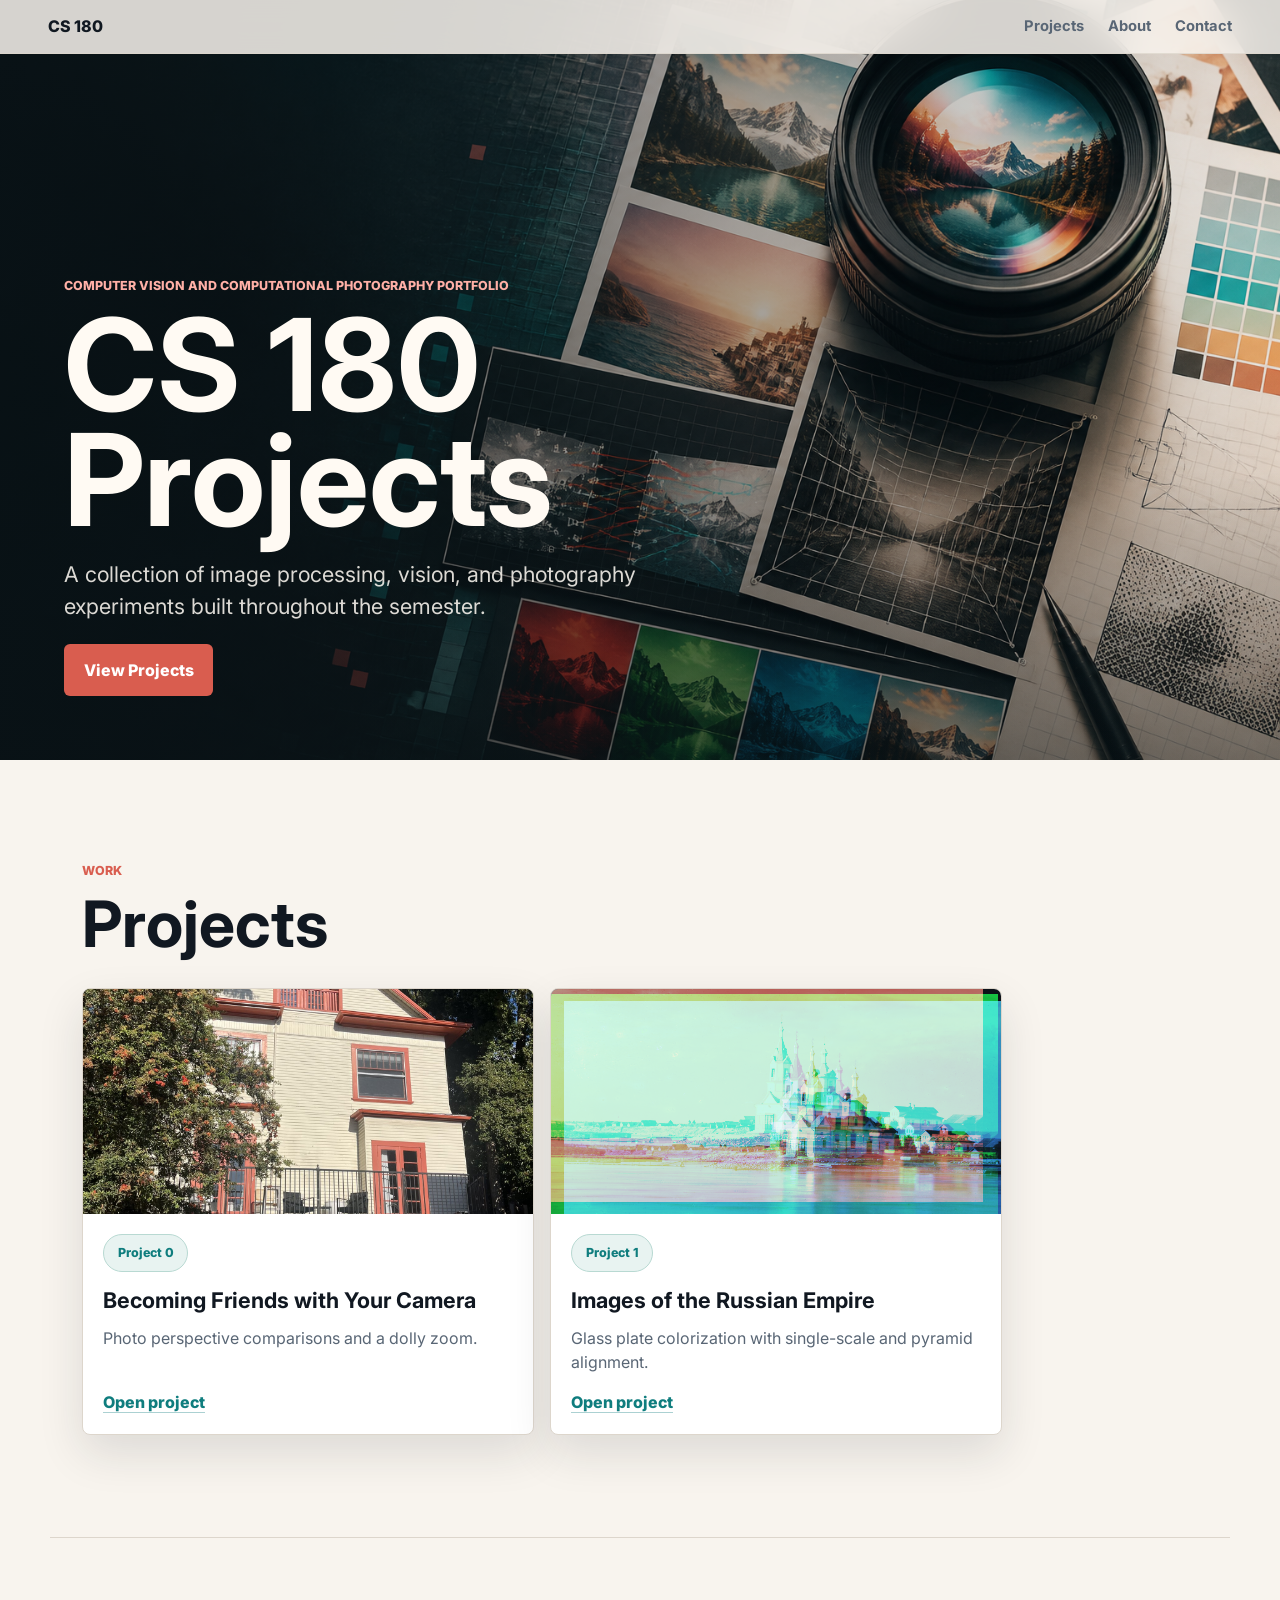
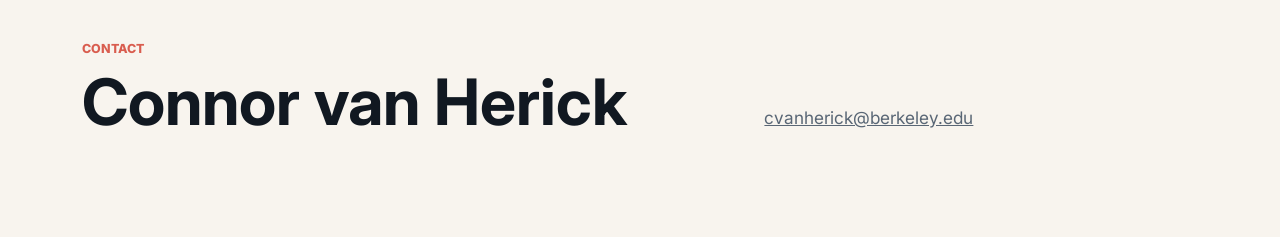
==== index.html @ 1c3ff2a6 "Add homepage project previews and remove sliders" ====
<!doctype html>
<html lang="en">
  <head>
    <meta charset="utf-8">
    <meta name="viewport" content="width=device-width, initial-scale=1">
    <meta name="description" content="CS 180 project portfolio for computational photography and computer vision work.">
    <title>CS 180 Portfolio</title>
    <link rel="preconnect" href="https://fonts.googleapis.com">
    <link rel="preconnect" href="https://fonts.gstatic.com" crossorigin>
    <link href="https://fonts.googleapis.com/css2?family=Inter:wght@400;500;600;700;800&display=swap" rel="stylesheet">
    <link rel="stylesheet" href="styles.css?v=homepage-previews-1">
    <script src="assets/home.js?v=homepage-previews-1" defer></script>
  </head>
  <body>
    <header class="site-header">
      <a class="brand" href="#top">CS 180</a>
      <nav class="nav" aria-label="Primary navigation">
        <a href="#projects">Projects</a>
        <a href="#about">About</a>
        <a href="#contact">Contact</a>
      </nav>
    </header>

    <main id="top">
      <section class="hero" aria-labelledby="hero-title">
        <img class="hero-image" src="assets/hero-computational-photography.png" alt="Camera lens and layered computational photography studies on a desk">
        <div class="hero-content">
          <p class="eyebrow">Computer Vision and Computational Photography Portfolio</p>
          <h1 id="hero-title">CS 180 Projects</h1>
          <p class="hero-copy">
            A collection of image processing, vision, and photography experiments built throughout the semester.
          </p>
          <a class="button" href="#projects">View Projects</a>
        </div>
      </section>

      <section class="section about-blank" id="about" aria-label="About"></section>

      <section class="section" id="projects" aria-labelledby="projects-title">
        <div class="section-heading">
          <p class="eyebrow">Work</p>
          <h2 id="projects-title">Projects</h2>
        </div>

        <div class="project-grid">
          <article class="project-card project-card-demo">
            <div class="project-card-preview dolly-preview" aria-hidden="true">
              <img class="preview-still" src="assets/project0/architecture/walked-forward.jpeg" alt="">
              <img class="preview-motion" data-src="assets/project0/dolly-zoom/photos-0.4s.gif" alt="">
            </div>
            <div class="project-card-body">
              <div class="project-number">Project 0</div>
              <h3>Becoming Friends with Your Camera</h3>
              <p>Photo perspective comparisons and a dolly zoom.</p>
              <a href="projects/project0/" aria-label="Open Project 0: Becoming Friends with Your Camera">Open project</a>
            </div>
          </article>
          <article class="project-card project-card-demo">
            <div class="project-card-preview project1-preview" aria-hidden="true">
              <img class="preview-final" src="projects/project1/CS180_fa2026_merged_photos/church_out.jpg" alt="">
              <img class="rgb-layer rgb-red" src="projects/project1/CS180_fa2026_merged_photos/church_out.jpg" alt="">
              <img class="rgb-layer rgb-green" src="projects/project1/CS180_fa2026_merged_photos/church_out.jpg" alt="">
              <img class="rgb-layer rgb-blue" src="projects/project1/CS180_fa2026_merged_photos/church_out.jpg" alt="">
            </div>
            <div class="project-card-body">
              <div class="project-number">Project 1</div>
              <h3>Images of the Russian Empire</h3>
              <p>Glass plate colorization with single-scale and pyramid alignment.</p>
              <a href="projects/project1/" aria-label="Open Project 1: Images of the Russian Empire">Open project</a>
            </div>
          </article>
        </div>
      </section>

      <section class="section contact" id="contact" aria-labelledby="contact-title">
        <div>
          <p class="eyebrow">Contact</p>
          <h2 id="contact-title">Connor van Herick</h2>
        </div>
        <p><a href="mailto:cvanherick@berkeley.edu">cvanherick@berkeley.edu</a></p>
      </section>
    </main>
  </body>
</html>
---- styles.css ----
:root {
  color-scheme: light;
  --ink: #111821;
  --muted: #596675;
  --paper: #f8f4ee;
  --panel: #ffffff;
  --teal: #0f7d7e;
  --coral: #d95d4f;
  --gold: #d59f3f;
  --border: #ddd6cc;
  --shadow: 0 18px 45px rgba(25, 31, 38, 0.12);
}

* {
  box-sizing: border-box;
}

html {
  scroll-behavior: smooth;
}

body {
  margin: 0;
  background: var(--paper);
  color: var(--ink);
  font-family: Inter, system-ui, -apple-system, BlinkMacSystemFont, "Segoe UI", sans-serif;
  line-height: 1.5;
}

a {
  color: inherit;
}

.site-header {
  align-items: center;
  background: rgba(248, 244, 238, 0.86);
  backdrop-filter: blur(18px);
  border-bottom: 1px solid rgba(221, 214, 204, 0.82);
  display: flex;
  gap: 1.25rem;
  justify-content: space-between;
  left: 0;
  padding: 0.9rem clamp(1rem, 4vw, 3rem);
  position: fixed;
  right: 0;
  top: 0;
  z-index: 10;
}

.brand {
  color: var(--ink);
  font-size: 1rem;
  font-weight: 800;
  text-decoration: none;
}

.nav {
  display: flex;
  flex-wrap: wrap;
  gap: clamp(0.75rem, 3vw, 1.5rem);
}

.nav a {
  color: var(--muted);
  font-size: 0.92rem;
  font-weight: 700;
  text-decoration: none;
}

.nav a:hover {
  color: var(--teal);
}

.hero {
  align-items: end;
  display: grid;
  min-height: min(760px, 92vh);
  overflow: hidden;
  padding: 7.5rem clamp(1rem, 5vw, 5rem) 4rem;
  position: relative;
}

.hero::after {
  background:
    linear-gradient(90deg, rgba(9, 18, 22, 0.84), rgba(9, 18, 22, 0.42) 45%, rgba(9, 18, 22, 0.05)),
    linear-gradient(0deg, rgba(9, 18, 22, 0.42), rgba(9, 18, 22, 0) 38%);
  content: "";
  inset: 0;
  position: absolute;
}

.hero-image {
  height: 100%;
  inset: 0;
  object-fit: cover;
  object-position: center;
  position: absolute;
  width: 100%;
}

.hero-content {
  color: #fffaf3;
  max-width: 760px;
  position: relative;
  z-index: 1;
}

.eyebrow {
  color: var(--coral);
  font-size: 0.78rem;
  font-weight: 800;
  letter-spacing: 0;
  margin: 0 0 0.7rem;
  text-transform: uppercase;
}

.hero .eyebrow {
  color: #ffb0a6;
}

h1,
h2,
h3,
p {
  margin-top: 0;
}

h1 {
  font-size: clamp(3.4rem, 10vw, 8.5rem);
  letter-spacing: 0;
  line-height: 0.9;
  margin-bottom: 1.25rem;
}

h2 {
  font-size: clamp(2rem, 5vw, 4rem);
  letter-spacing: 0;
  line-height: 1;
  margin-bottom: 0;
}

h3 {
  font-size: 1.35rem;
  letter-spacing: 0;
  line-height: 1.15;
  margin-bottom: 0.8rem;
}

.hero-copy {
  color: rgba(255, 250, 243, 0.86);
  font-size: clamp(1.08rem, 2vw, 1.35rem);
  max-width: 590px;
}

.button {
  align-items: center;
  background: var(--coral);
  border: 2px solid transparent;
  border-radius: 6px;
  color: #fff;
  display: inline-flex;
  font-weight: 800;
  justify-content: center;
  min-height: 48px;
  padding: 0.75rem 1.1rem;
  text-decoration: none;
}

.button:hover {
  background: #c74f43;
}

.button:focus-visible,
a:focus-visible {
  outline: 3px solid var(--gold);
  outline-offset: 4px;
}

.section {
  margin: 0 auto;
  max-width: 1180px;
  padding: clamp(4rem, 8vw, 7rem) clamp(1rem, 4vw, 2rem);
}

.intro,
.contact {
  align-items: end;
  display: grid;
  gap: 2rem;
  grid-template-columns: minmax(0, 1.2fr) minmax(280px, 0.8fr);
}

.intro > p,
.contact > p {
  color: var(--muted);
  font-size: 1.08rem;
  margin-bottom: 0.2rem;
}

.section-heading {
  margin-bottom: 2rem;
}

.about-blank {
  padding-bottom: 0;
  padding-top: 0;
}

.project-grid {
  display: grid;
  gap: 1rem;
  grid-template-columns: repeat(4, minmax(0, 1fr));
}

.project-card {
  background: var(--panel);
  border: 1px solid var(--border);
  border-radius: 8px;
  box-shadow: var(--shadow);
  display: flex;
  flex-direction: column;
  min-height: 300px;
  padding: 1.25rem;
}

.project-number {
  align-items: center;
  background: #e8f3f1;
  border: 1px solid #b8d9d2;
  border-radius: 999px;
  color: var(--teal);
  display: inline-flex;
  font-size: 0.78rem;
  font-weight: 800;
  height: 2.35rem;
  justify-content: center;
  margin-bottom: 1.4rem;
  padding: 0 0.85rem;
  width: fit-content;
}

.project-card p {
  color: var(--muted);
  margin-bottom: 1rem;
}

.project-card a {
  color: var(--teal);
  font-weight: 800;
  margin-top: auto;
  text-decoration-color: rgba(15, 125, 126, 0.35);
  text-underline-offset: 4px;
}

.project-card a:hover {
  color: #0a6667;
}

.contact {
  border-top: 1px solid var(--border);
}

.project-hero {
  background: var(--ink);
  color: #fffaf3;
  padding: 9rem clamp(1rem, 5vw, 5rem) 4rem;
}

.project-hero h1 {
  margin-bottom: 0;
}

.project-hero-copy {
  color: rgba(255, 250, 243, 0.82);
  font-size: clamp(1.05rem, 2vw, 1.28rem);
  margin: 1.25rem 0 0;
  max-width: 780px;
}

.project1-hero {
  background:
    linear-gradient(90deg, rgba(17, 24, 33, 0.92), rgba(17, 24, 33, 0.48)),
    url("projects/project1/CS180_fa2026_merged_photos/wharf_out.jpg") center / cover;
  min-height: 560px;
}

.project-section {
  border-bottom: 1px solid var(--border);
}

.writeup-section {
  border-bottom: 1px solid var(--border);
}

.writeup-copy {
  color: var(--muted);
  display: grid;
  font-size: 1.04rem;
  gap: 1rem;
  max-width: 860px;
}

.writeup-copy p {
  margin-bottom: 0;
}

.method-strip {
  display: grid;
  gap: 1rem;
  grid-template-columns: repeat(3, minmax(0, 1fr));
  margin-top: 2rem;
}

.method-strip div {
  background: #fffaf3;
  border: 1px solid var(--border);
  border-radius: 8px;
  display: grid;
  gap: 0.8rem;
  padding: 1rem;
}

.method-strip strong {
  align-items: center;
  background: var(--ink);
  border-radius: 999px;
  color: #fffaf3;
  display: inline-flex;
  font-size: 0.82rem;
  height: 2rem;
  justify-content: center;
  width: 2rem;
}

.method-strip span {
  color: var(--muted);
  font-size: 0.94rem;
}

.implementation-notes {
  display: grid;
  gap: 1rem;
  grid-template-columns: repeat(4, minmax(0, 1fr));
  margin-top: 1rem;
}

.implementation-notes article {
  border-top: 3px solid var(--gold);
  padding-top: 0.9rem;
}

.implementation-notes h3 {
  font-size: 0.98rem;
  margin-bottom: 0.45rem;
}

.implementation-notes p {
  color: var(--muted);
  font-size: 0.9rem;
  margin-bottom: 0;
}

.source-plate-grid {
  display: grid;
  gap: 0.85rem;
  grid-template-columns: repeat(auto-fit, minmax(120px, 1fr));
  margin-top: 2rem;
  max-width: 980px;
}

.source-plate-grid figure {
  background: var(--panel);
  border: 1px solid var(--border);
  border-radius: 8px;
  margin: 0;
  overflow: hidden;
  padding: 0.55rem;
}

.source-plate-grid img {
  background: #111821;
  border-radius: 6px;
  display: block;
  height: 220px;
  object-fit: contain;
  width: 100%;
}

.source-plate-grid figcaption {
  color: var(--muted);
  font-size: 0.78rem;
  font-weight: 800;
  margin-top: 0.55rem;
}

.comparison-list {
  display: grid;
  gap: 1rem;
  margin-top: 2rem;
  max-width: 900px;
}

.compact-comparisons {
  max-width: 760px;
}

.compare-row {
  align-items: start;
  background: var(--panel);
  border: 1px solid var(--border);
  border-radius: 8px;
  box-shadow: 0 12px 30px rgba(25, 31, 38, 0.08);
  display: grid;
  gap: 0.8rem;
  grid-template-columns: repeat(2, minmax(0, 1fr));
  padding: 0.85rem;
}

.compare-heading {
  grid-column: 1 / -1;
}

.compare-heading h3 {
  font-size: 1rem;
  margin-bottom: 0.35rem;
}

.compare-heading p {
  color: var(--muted);
  font-size: 0.82rem;
  margin-bottom: 0;
}

.compare-row figure {
  margin: 0;
  overflow: hidden;
}

.compare-row img {
  border: 1px solid var(--border);
  border-radius: 6px;
  display: block;
  height: auto;
  max-height: 340px;
  object-fit: contain;
  width: 100%;
}

.compare-row figcaption {
  color: var(--muted);
  font-size: 0.78rem;
  font-weight: 800;
  margin-top: 0.45rem;
  text-transform: uppercase;
}

.callout-note {
  background: #fffaf3;
  border: 1px solid var(--border);
  border-radius: 8px;
  color: var(--muted);
  font-size: 1rem;
  margin-top: 2rem;
  max-width: 860px;
  padding: 1rem;
}

.result-grid,
.comparison-grid {
  display: grid;
  gap: 1rem;
}

.result-grid {
  grid-template-columns: repeat(3, minmax(0, 1fr));
}

.result-grid-three {
  grid-template-columns: repeat(3, minmax(0, 1fr));
}

.comparison-grid {
  grid-template-columns: repeat(2, minmax(0, 1fr));
}

.result-card,
.comparison-card {
  background: var(--panel);
  border: 1px solid var(--border);
  border-radius: 8px;
  box-shadow: 0 12px 30px rgba(25, 31, 38, 0.08);
  margin: 0;
  overflow: hidden;
}

.result-card img,
.comparison-card img {
  aspect-ratio: 4 / 3;
  display: block;
  object-fit: cover;
  width: 100%;
}

.project1-page .section {
  max-width: 1280px;
  padding-bottom: clamp(3rem, 6vw, 5.5rem);
  padding-top: clamp(3rem, 6vw, 5.5rem);
}

.project1-page .section-heading {
  max-width: 900px;
}

.project1-page h2 {
  font-size: clamp(1.9rem, 4vw, 3.2rem);
}

.project1-page .result-grid {
  gap: 1.15rem;
  grid-template-columns: repeat(auto-fit, minmax(150px, 1fr));
  margin-top: 2rem;
  max-width: 960px;
}

.project1-page .result-grid-three {
  grid-template-columns: repeat(3, minmax(0, 220px));
}

.project1-page .comparison-grid {
  gap: 1.25rem;
  grid-template-columns: repeat(2, minmax(0, 1fr));
  margin-top: 2rem;
  max-width: 760px;
}

.project1-page .result-card img {
  height: clamp(110px, 12vw, 150px);
  object-fit: cover;
}

.project1-page .comparison-card img {
  height: clamp(160px, 22vw, 240px);
  object-fit: cover;
}

.project1-page .result-card,
.project1-page .comparison-card {
  transition: transform 160ms ease, box-shadow 160ms ease;
}

.project1-page .result-card:hover,
.project1-page .comparison-card:hover {
  box-shadow: 0 18px 38px rgba(25, 31, 38, 0.12);
  transform: translateY(-2px);
}

.result-card figcaption,
.comparison-card figcaption {
  display: grid;
  gap: 0.25rem;
  padding: 0.85rem 0.9rem 1rem;
}

.result-card figcaption strong,
.comparison-card figcaption strong {
  font-size: 0.95rem;
}

.result-card figcaption span,
.comparison-card figcaption span {
  color: var(--muted);
  font-size: 0.84rem;
}

.media-pair {
  display: grid;
  gap: 1rem;
  grid-template-columns: repeat(2, minmax(0, 1fr));
}

.media-slot {
  background: #fff;
  border: 1px solid var(--border);
  border-radius: 8px;
  margin: 0;
  overflow: hidden;
}

.media-slot img {
  display: block;
  height: auto;
  width: 100%;
}

.media-placeholder {
  align-items: center;
  aspect-ratio: 4 / 3;
  color: var(--muted);
  display: flex;
  font-weight: 800;
  justify-content: center;
  min-height: 220px;
  padding: 1rem;
}

.media-slot-wide .media-placeholder {
  aspect-ratio: 16 / 9;
}

.media-slot-wide {
  max-width: 780px;
}

@media (max-width: 900px) {
  .project-grid {
    grid-template-columns: repeat(2, minmax(0, 1fr));
  }
}

@media (max-width: 680px) {
  .site-header {
    align-items: flex-start;
    flex-direction: column;
    gap: 0.55rem;
  }

  .hero {
    min-height: 88vh;
    padding-bottom: 3rem;
  }

  .hero::after {
    background:
      linear-gradient(90deg, rgba(9, 18, 22, 0.9), rgba(9, 18, 22, 0.52)),
      linear-gradient(0deg, rgba(9, 18, 22, 0.55), rgba(9, 18, 22, 0) 38%);
  }

  .hero-image {
    object-position: 64% center;
  }

  .intro,
  .contact {
    grid-template-columns: 1fr;
  }

  .project-grid {
    grid-template-columns: 1fr;
  }

  .media-pair {
    grid-template-columns: 1fr;
  }

  .method-strip {
    grid-template-columns: 1fr;
  }

  .implementation-notes {
    grid-template-columns: 1fr;
  }

  .source-plate-grid {
    grid-template-columns: repeat(2, minmax(0, 1fr));
  }

  .source-plate-grid img {
    height: 180px;
  }

  .compare-row {
    grid-template-columns: 1fr 1fr;
  }

  .compare-heading {
    grid-column: 1 / -1;
  }

  .compare-row img {
    max-height: none;
  }

  .result-grid,
  .comparison-grid,
  .result-grid-three {
    grid-template-columns: 1fr;
  }

  .project1-page .result-grid,
  .project1-page .result-grid-three,
  .project1-page .comparison-grid {
    grid-template-columns: 1fr;
  }

  .project-card {
    min-height: 240px;
  }
}

html[data-theme="dark"] {
  color-scheme: dark;
  --ink: #f4efe7;
  --muted: #b5c0ca;
  --paper: #11161c;
  --panel: #18212a;
  --teal: #6ed7cf;
  --coral: #ff907f;
  --gold: #f0bd68;
  --border: #31404d;
  --shadow: 0 18px 45px rgba(0, 0, 0, 0.34);
}

@media (prefers-color-scheme: dark) {
  html:not([data-theme="light"]) {
    color-scheme: dark;
    --ink: #f4efe7;
    --muted: #b5c0ca;
    --paper: #11161c;
    --panel: #18212a;
    --teal: #6ed7cf;
    --coral: #ff907f;
    --gold: #f0bd68;
    --border: #31404d;
    --shadow: 0 18px 45px rgba(0, 0, 0, 0.34);
  }
}

.project1-page {
  background:
    linear-gradient(180deg, rgba(15, 125, 126, 0.08), transparent 360px),
    var(--paper);
  transition: background-color 180ms ease, color 180ms ease;
}

.project1-page .site-header {
  background: color-mix(in srgb, var(--paper) 86%, transparent);
  border-bottom-color: var(--border);
  display: grid;
  grid-template-columns: auto minmax(0, 1fr) auto;
}

.project1-page .nav {
  justify-content: end;
}

.project1-page .nav a {
  border-bottom: 2px solid transparent;
  padding-bottom: 0.18rem;
  transition: border-color 160ms ease, color 160ms ease;
}

.project1-page .nav a[aria-current="true"],
.project1-page .nav a:hover {
  border-color: var(--teal);
  color: var(--teal);
}

.theme-toggle,
.back-to-top,
.lightbox-close {
  background: var(--ink);
  border: 1px solid var(--border);
  border-radius: 6px;
  color: var(--paper);
  cursor: pointer;
  font: inherit;
  font-size: 0.82rem;
  font-weight: 800;
  min-height: 38px;
  padding: 0.55rem 0.8rem;
}

.theme-toggle:hover,
.back-to-top:hover,
.lightbox-close:hover {
  background: var(--teal);
  color: #081116;
}

.project-meta {
  color: rgba(255, 250, 243, 0.75);
  font-size: 0.95rem;
  font-weight: 700;
  margin: 0.7rem 0 0;
}

.project1-page .writeup-section {
  border-bottom: 1px solid var(--border);
  margin-bottom: 1.4rem;
  margin-top: 1.4rem;
}

.project1-page .project-hero + .writeup-section {
  margin-top: -3rem;
  position: relative;
  z-index: 1;
}

.project1-page .method-strip div,
.project1-page .callout-note {
  background: color-mix(in srgb, var(--paper) 72%, var(--panel));
}

.project1-page .comparison-list,
.project1-page .compact-comparisons {
  max-width: 1040px;
}

.project1-page .compare-row {
  gap: 1rem;
  grid-template-columns: repeat(2, minmax(0, 1fr));
  padding: 1rem;
}

.project1-page .compare-heading {
  align-items: start;
  border-bottom: 1px solid var(--border);
  display: grid;
  gap: 0.45rem;
  grid-column: 1 / -1;
  grid-template-columns: minmax(150px, 0.42fr) minmax(0, 1fr);
  padding-bottom: 0.85rem;
}

.project1-page .compare-heading h3 {
  font-size: 1.2rem;
}

.project1-page .compare-heading p {
  color: var(--muted);
  font-size: 0.9rem;
  font-weight: 650;
}

.project1-page .compare-row figure {
  background: color-mix(in srgb, var(--paper) 78%, var(--panel));
  border: 1px solid var(--border);
  border-radius: 8px;
  display: grid;
  gap: 0.7rem;
  grid-template-rows: minmax(0, 1fr) auto;
  padding: 0.65rem;
}

.project1-page .compare-row img {
  background: #0c1218;
  border: 0;
  border-radius: 6px;
  cursor: zoom-in;
  height: clamp(260px, 30vw, 430px);
  max-height: none;
  object-fit: contain;
  width: 100%;
}

.project1-page .final-results-grid {
  display: grid;
  gap: 1rem;
  grid-template-columns: repeat(auto-fit, minmax(250px, 1fr));
  margin-top: 2rem;
  max-width: 1120px;
}

.project1-page .small-results {
  grid-template-columns: repeat(auto-fit, minmax(260px, 1fr));
}

.project1-page .primary-results {
  grid-template-columns: repeat(auto-fit, minmax(min(100%, 480px), 1fr));
}

.project1-page .results-subhead {
  margin: 2rem auto 0;
  max-width: 1120px;
}

.project1-page .final-card {
  background: var(--panel);
  border: 1px solid color-mix(in srgb, var(--border) 82%, var(--paper));
  border-radius: 8px;
  box-shadow: var(--shadow);
  margin: 0;
  overflow: hidden;
}

.project1-page .final-card img {
  background: color-mix(in srgb, var(--ink) 92%, #000);
  cursor: zoom-in;
  display: block;
  height: clamp(230px, 24vw, 320px);
  object-fit: contain;
  width: 100%;
}

.project1-page .primary-results .final-card img {
  height: clamp(320px, 34vw, 460px);
}

.project1-page .result-pair {
  display: grid;
  grid-template-columns: repeat(2, minmax(0, 1fr));
}

.project1-page .result-pair > div {
  background: color-mix(in srgb, var(--ink) 92%, #000);
  display: grid;
  grid-template-rows: 1fr auto;
  min-width: 0;
}

.project1-page .result-pair > div + div {
  border-left: 1px solid var(--border);
}

.project1-page .result-pair img {
  height: clamp(230px, 22vw, 330px);
}

.project1-page .primary-results .result-pair img {
  height: clamp(300px, 31vw, 430px);
}

.project1-page .result-pair span {
  background: var(--panel);
  border-top: 1px solid var(--border);
  color: var(--muted);
  font-size: 0.76rem;
  font-weight: 800;
  padding: 0.45rem 0.6rem;
  text-transform: uppercase;
}

.project1-page .final-card figcaption {
  border-top: 1px solid var(--border);
  display: grid;
  gap: 0.25rem;
  padding: 0.85rem 0.95rem 1rem;
}

.project1-page .final-card strong {
  font-size: 0.98rem;
}

.project1-page .final-card span {
  color: var(--muted);
  font-size: 0.86rem;
  font-weight: 700;
}

.project1-page .offset-table-wrap {
  background: var(--panel);
  border: 1px solid color-mix(in srgb, var(--border) 82%, var(--paper));
  border-radius: 8px;
  box-shadow: var(--shadow);
  margin-top: 1rem;
  max-width: 760px;
  overflow-x: auto;
  padding: 1rem;
}

.project1-page .offset-table-wrap h3 {
  font-size: 1.05rem;
  margin-bottom: 0.35rem;
}

.project1-page .offset-table-wrap p {
  color: var(--muted);
  font-size: 0.9rem;
  margin-bottom: 0.9rem;
}

.project1-page .offset-table {
  border-collapse: collapse;
  font-size: 0.9rem;
  min-width: 520px;
  width: 100%;
}

.project1-page .offset-table th,
.project1-page .offset-table td {
  border-top: 1px solid var(--border);
  padding: 0.55rem 0.45rem;
  text-align: left;
}

.project1-page .offset-table th {
  color: var(--muted);
  font-size: 0.78rem;
  text-transform: uppercase;
}

.project-footer {
  align-items: center;
  border-top: 1px solid var(--border);
  color: var(--muted);
  display: flex;
  gap: 1rem;
  justify-content: space-between;
  margin: 0 auto;
  max-width: 1280px;
  padding: 2rem clamp(1rem, 4vw, 2rem) 3rem;
}

.project-footer p {
  margin: 0;
}

.project-footer a {
  color: var(--teal);
  font-weight: 800;
  text-decoration-color: color-mix(in srgb, var(--teal) 45%, transparent);
  text-underline-offset: 4px;
}

.back-to-top {
  bottom: 1rem;
  opacity: 0;
  pointer-events: none;
  position: fixed;
  right: 1rem;
  transform: translateY(10px);
  transition: opacity 160ms ease, transform 160ms ease;
  z-index: 15;
}

.back-to-top.is-visible {
  opacity: 1;
  pointer-events: auto;
  transform: translateY(0);
}

.lightbox {
  align-items: center;
  background: rgba(6, 9, 12, 0.88);
  display: grid;
  gap: 1rem;
  inset: 0;
  justify-items: center;
  padding: 5rem clamp(1rem, 4vw, 3rem) 2rem;
  position: fixed;
  z-index: 30;
}

.lightbox[hidden] {
  display: none;
}

.lightbox img {
  background: #0c1218;
  border-radius: 8px;
  max-height: 82vh;
  max-width: min(1180px, 94vw);
  object-fit: contain;
  width: auto;
}

.lightbox p {
  color: #f8f4ee;
  font-weight: 800;
  margin: 0;
}

.lightbox-close {
  position: absolute;
  right: clamp(1rem, 4vw, 3rem);
  top: 1rem;
}

@media (max-width: 860px) {
  .project1-page .site-header {
    grid-template-columns: 1fr auto;
  }

  .project1-page .nav {
    grid-column: 1 / -1;
    justify-content: start;
  }

  .project1-page .compare-heading {
    grid-template-columns: 1fr;
  }

  .project1-page .compare-row img {
    height: clamp(210px, 42vw, 330px);
  }
}

@media (max-width: 560px) {
  .project1-page .compare-row {
    grid-template-columns: 1fr;
  }

  .project1-page .source-plate-grid {
    grid-template-columns: 1fr 1fr;
  }

  .project1-page .source-plate-grid img {
    height: 210px;
  }

  .project-footer {
    align-items: start;
    flex-direction: column;
  }
}

/* Homepage project previews. */
.project-grid {
  grid-template-columns: repeat(2, minmax(0, 1fr));
  max-width: 920px;
}

.project-card-demo {
  min-height: 0;
  overflow: hidden;
  padding: 0;
}

.project-card-preview {
  aspect-ratio: 16 / 8;
  background: #0c1218;
  overflow: hidden;
  position: relative;
}

.project-card-preview img {
  display: block;
  height: 100%;
  inset: 0;
  object-fit: cover;
  position: absolute;
  width: 100%;
}

.project-card-body {
  display: flex;
  flex: 1;
  flex-direction: column;
  padding: 1.25rem;
}

.project-card-body .project-number {
  margin-bottom: 1rem;
}

.preview-motion {
  opacity: 0;
  transition: opacity 180ms ease;
}

.project-card-demo:hover .preview-motion,
.project-card-demo:focus-within .preview-motion {
  opacity: 1;
}

.project1-preview .preview-final {
  opacity: 0;
  transition: opacity 640ms ease;
}

.project1-preview .rgb-layer {
  mix-blend-mode: screen;
  opacity: 0.78;
  transition: opacity 640ms ease, transform 760ms cubic-bezier(0.2, 0.8, 0.2, 1);
}

.project1-preview .rgb-red {
  filter: grayscale(1) sepia(1) hue-rotate(315deg) saturate(5) brightness(0.9);
  transform: translate(-18px, -12px);
}

.project1-preview .rgb-green {
  filter: grayscale(1) sepia(1) hue-rotate(80deg) saturate(4.5) brightness(0.95);
  transform: translate(-3px, 5px);
}

.project1-preview .rgb-blue {
  filter: grayscale(1) sepia(1) hue-rotate(175deg) saturate(5) brightness(0.92);
  transform: translate(13px, 12px);
}

.project-card-demo:hover .project1-preview .preview-final,
.project-card-demo:focus-within .project1-preview .preview-final {
  opacity: 1;
}

.project-card-demo:hover .project1-preview .rgb-layer,
.project-card-demo:focus-within .project1-preview .rgb-layer {
  opacity: 0;
  transform: translate(0, 0);
}

@media (hover: none) {
  .project1-preview .preview-final { opacity: 1; }
  .project1-preview .rgb-layer { opacity: 0; }
}

@media (prefers-reduced-motion: reduce) {
  .preview-motion,
  .project1-preview .preview-final,
  .project1-preview .rgb-layer {
    transition: none;
  }
}

@media (max-width: 680px) {
  .project-grid { grid-template-columns: 1fr; }
}

/* Project 1 interactive alignment tool and before/after comparisons. */
.project1-page .alignment-demo {
  border: 1px solid color-mix(in srgb, var(--border) 86%, var(--paper));
  border-radius: 8px;
  display: grid;
  gap: 1.25rem;
  grid-template-columns: minmax(200px, 0.5fr) minmax(0, 1fr);
  margin: 2.25rem auto 0;
  max-width: 1040px;
  padding: clamp(1rem, 3vw, 1.5rem);
}

.project1-page .alignment-demo-copy h3 {
  font-size: 1.35rem;
  margin-top: 0.25rem;
}

.project1-page .alignment-demo-copy p:last-child,
.project1-page .alignment-demo-status {
  color: var(--muted);
  font-size: 0.9rem;
  line-height: 1.55;
}

.project1-page .alignment-demo-stage {
  background: #0c1218;
  border-radius: 6px;
  min-width: 0;
  overflow: hidden;
}

.project1-page .alignment-canvas {
  display: block;
  height: auto;
  max-height: 430px;
  min-height: 230px;
  object-fit: contain;
  width: 100%;
}

.project1-page .alignment-demo-status {
  background: color-mix(in srgb, var(--panel) 96%, transparent);
  border-top: 1px solid var(--border);
  font-variant-numeric: tabular-nums;
  margin: 0;
  padding: 0.65rem 0.8rem;
}

.project1-page .alignment-controls {
  align-items: end;
  border-top: 1px solid var(--border);
  display: flex;
  gap: 1rem;
  grid-column: 1 / -1;
  justify-content: space-between;
  padding-top: 1rem;
}

.project1-page .channel-control p {
  color: var(--muted);
  font-size: 0.8rem;
  font-weight: 800;
  margin-bottom: 0.5rem;
  text-transform: uppercase;
}

.project1-page .channel-dot {
  border-radius: 50%;
  display: inline-block;
  height: 0.62rem;
  margin-right: 0.35rem;
  width: 0.62rem;
}

.project1-page .channel-dot.green { background: #4ea573; }
.project1-page .channel-dot.red { background: #ce5a57; }

.project1-page .nudge-pad {
  display: grid;
  gap: 0.3rem;
  grid-template-columns: repeat(4, 2.25rem);
}

.project1-page .nudge-pad button,
.project1-page .reset-alignment {
  background: var(--panel);
  border: 1px solid var(--border);
  border-radius: 5px;
  color: var(--ink);
  cursor: pointer;
  font-size: 1rem;
  height: 2.25rem;
  width: 2.25rem;
}

.project1-page .nudge-pad button:hover,
.project1-page .reset-alignment:hover {
  border-color: var(--teal);
  color: var(--teal);
}

.project1-page .alignment-actions {
  display: flex;
  gap: 0.5rem;
}

.project1-page .align-button {
  background: var(--teal);
  border: 1px solid var(--teal);
  border-radius: 5px;
  color: #071518;
  cursor: pointer;
  font: inherit;
  font-weight: 800;
  min-height: 2.25rem;
  padding: 0 1rem;
}

.project1-page .lightbox {
  gap: 0.8rem;
  overflow-y: auto;
  padding: 5.5rem clamp(1rem, 4vw, 3rem) 2rem;
}

.project1-page .lightbox-toolbar {
  align-items: center;
  display: flex;
  gap: 0.45rem;
  justify-content: center;
  left: 0;
  padding: 0.8rem clamp(1rem, 4vw, 3rem);
  position: absolute;
  right: 0;
  top: 0;
}

.project1-page .lightbox-toolbar button,
.project1-page .lightbox-toggle {
  background: rgba(248, 244, 238, 0.1);
  border: 1px solid rgba(248, 244, 238, 0.42);
  border-radius: 5px;
  color: #f8f4ee;
  cursor: pointer;
  font: inherit;
  font-weight: 800;
  min-height: 2.25rem;
}

.project1-page .lightbox-toolbar button:not(.lightbox-close) {
  font-size: 1.15rem;
  width: 2.25rem;
}

.project1-page .lightbox-toolbar button:hover,
.project1-page .lightbox-toggle:hover {
  background: var(--teal);
  border-color: var(--teal);
  color: #071518;
}

.project1-page .lightbox-close {
  font-size: 1.4rem;
  line-height: 1;
  padding: 0 0.65rem;
  position: absolute;
  right: clamp(1rem, 4vw, 3rem);
  top: 0.8rem;
}

.project1-page .lightbox-count {
  color: rgba(248, 244, 238, 0.72);
  font-size: 0.8rem;
  font-variant-numeric: tabular-nums;
  min-width: 3.8rem;
  text-align: center;
}

.project1-page .lightbox img {
  border-radius: 6px;
  max-height: min(68vh, 780px);
}

.project1-page .lightbox-details {
  color: #f8f4ee;
  max-width: min(1180px, 94vw);
  text-align: center;
}

.project1-page .lightbox-details h2 {
  font-size: 1.1rem;
  margin: 0;
}

.project1-page .lightbox-details p {
  color: rgba(248, 244, 238, 0.72);
  font-size: 0.85rem;
  font-weight: 500;
  margin: 0.2rem 0 0;
}

.project1-page .lightbox-toggle {
  margin-top: 0.7rem;
  padding: 0 0.8rem;
}

body.lightbox-open { overflow: hidden; }

@media (max-width: 680px) {
  .project1-page .alignment-demo { grid-template-columns: 1fr; }

  .project1-page .alignment-controls {
    align-items: start;
    flex-wrap: wrap;
  }

  .project1-page .alignment-actions { margin-left: auto; }

}

.project1-page {
  --ink: #17202a;
  --muted: #66727d;
  --paper: #f5f6f2;
  --panel: #ffffff;
  --teal: #2d6f73;
  --coral: #a75b50;
  --gold: #b88738;
  --border: #d8ded6;
  --shadow: 0 18px 40px rgba(31, 41, 51, 0.08);
  background:
    linear-gradient(180deg, rgba(45, 111, 115, 0.08), transparent 420px),
    var(--paper);
}

html[data-theme="dark"] .project1-page {
  --ink: #eef3ee;
  --muted: #aeb9c0;
  --paper: #11181d;
  --panel: #182126;
  --teal: #79c8c2;
  --coral: #e19887;
  --gold: #dfb465;
  --border: #334248;
  --shadow: 0 18px 44px rgba(0, 0, 0, 0.34);
  background:
    linear-gradient(180deg, rgba(121, 200, 194, 0.08), transparent 420px),
    var(--paper);
}

@media (prefers-color-scheme: dark) {
  html:not([data-theme="light"]) .project1-page {
    --ink: #eef3ee;
    --muted: #aeb9c0;
    --paper: #11181d;
    --panel: #182126;
    --teal: #79c8c2;
    --coral: #e19887;
    --gold: #dfb465;
    --border: #334248;
    --shadow: 0 18px 44px rgba(0, 0, 0, 0.34);
    background:
      linear-gradient(180deg, rgba(121, 200, 194, 0.08), transparent 420px),
      var(--paper);
  }
}

.project1-page .site-header {
  background: color-mix(in srgb, var(--paper) 92%, transparent);
  box-shadow: 0 8px 24px rgba(31, 41, 51, 0.04);
  position: sticky;
}

.project1-page .nav {
  flex-wrap: nowrap;
  gap: 1rem;
  overflow-x: auto;
  padding-bottom: 0.1rem;
  scrollbar-width: none;
  white-space: nowrap;
}

.project1-page .nav::-webkit-scrollbar {
  display: none;
}

.project1-page .project-hero,
.project1-page .writeup-section {
  scroll-margin-top: 92px;
}

.project1-page .project-hero + .writeup-section {
  margin-top: 0;
}

.project1-page .project-hero {
  padding-top: clamp(5.5rem, 10vw, 8rem);
}

.project1-page .writeup-section {
  margin-bottom: 0;
  margin-top: 0;
}

.project1-page .writeup-section:nth-of-type(even) {
  background: color-mix(in srgb, var(--panel) 34%, transparent);
}

.project1-page .method-strip div,
.project1-page .source-plate-grid figure,
.project1-page .compare-row,
.project1-page .compare-row figure,
.project1-page .callout-note {
  box-shadow: var(--shadow);
}

.project1-page code {
  overflow-wrap: anywhere;
}

.project1-page .compare-row {
  background: var(--panel);
  border-color: color-mix(in srgb, var(--border) 82%, var(--paper));
}

.project1-page .compare-row img {
  background: color-mix(in srgb, var(--ink) 92%, #000);
  height: clamp(260px, 28vw, 420px);
}

.project1-page .challenge-section {
  background: color-mix(in srgb, var(--gold) 9%, var(--paper));
}

.project1-page .challenge-compare {
  margin-top: 2rem;
  max-width: 1040px;
}

@media (max-width: 860px) {
  .project1-page .site-header {
    gap: 0.7rem;
  }

  .project1-page .nav {
    grid-column: 1 / -1;
    max-width: 100%;
  }

  .project1-page .compare-row img {
    height: clamp(240px, 46vw, 380px);
  }

  .project1-page .final-card img {
    height: clamp(220px, 46vw, 330px);
  }
}

@media (max-width: 560px) {
  .project1-page .compare-row img {
    height: clamp(260px, 74vw, 360px);
  }

  .project1-page .final-results-grid,
  .project1-page .small-results {
    grid-template-columns: 1fr;
  }
}
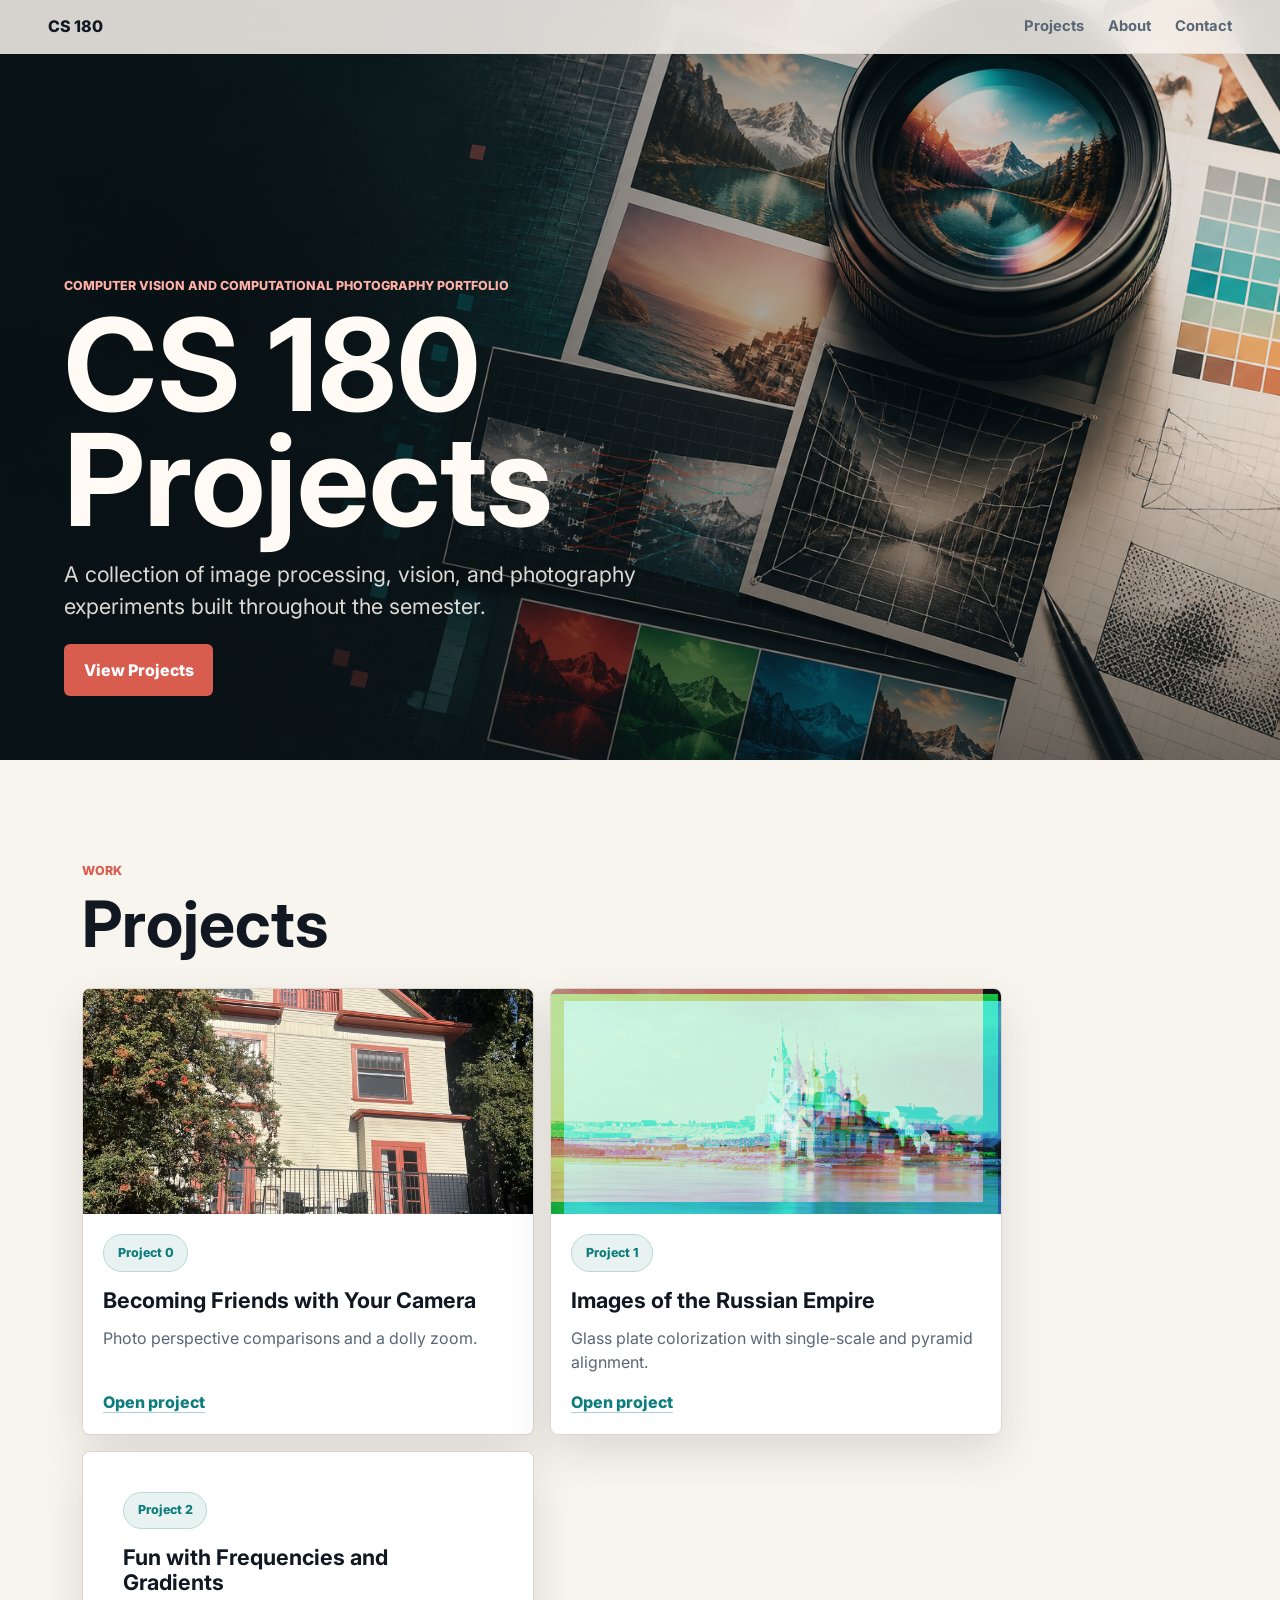
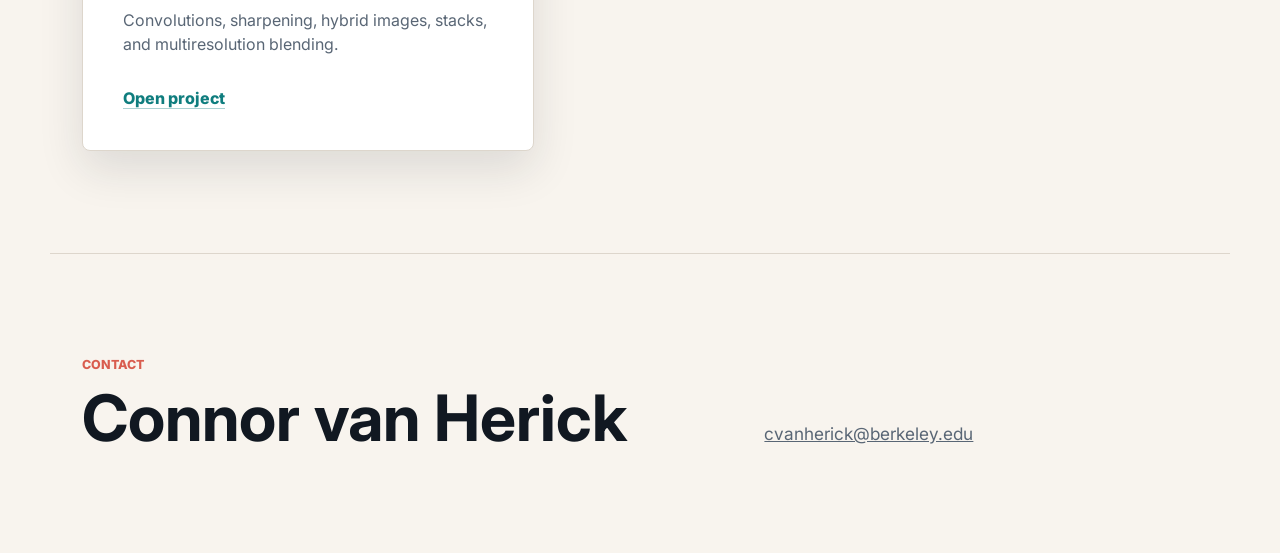
==== commit 4cd29af5: "Add Project 2 website framework" ====
--- a/index.html
+++ b/index.html
@@ -69,6 +69,14 @@
               <a href="projects/project1/" aria-label="Open Project 1: Images of the Russian Empire">Open project</a>
             </div>
           </article>
+          <article class="project-card">
+            <div class="project-card-body">
+              <div class="project-number">Project 2</div>
+              <h3>Fun with Frequencies and Gradients</h3>
+              <p>Convolutions, sharpening, hybrid images, stacks, and multiresolution blending.</p>
+              <a href="projects/project2/" aria-label="Open Project 2: Fun with Frequencies and Gradients">Open project</a>
+            </div>
+          </article>
         </div>
       </section>
 
--- a/styles.css
+++ b/styles.css
@@ -930,6 +930,77 @@
   text-transform: uppercase;
 }
 
+.project1-page #approach {
+  display: flex;
+  flex-direction: column;
+}
+
+.project1-page #approach .alignment-demo { order: 0; }
+.project1-page #approach .section-heading { order: 1; }
+.project1-page #approach .writeup-copy { order: 2; }
+.project1-page #approach .bells-whistles { order: 3; }
+
+.project1-page .result-pair.result-triplet {
+  grid-template-rows: repeat(2, minmax(0, 1fr));
+}
+
+.project1-page .small-results .result-triplet {
+  grid-template-rows: repeat(2, minmax(150px, 1fr));
+}
+
+.project1-page .primary-results .result-triplet {
+  grid-template-rows: repeat(2, minmax(210px, 1fr));
+}
+
+.project1-page .result-triplet > div:first-child {
+  grid-row: 1 / -1;
+}
+
+.project1-page .result-triplet > div:nth-child(3) {
+  border-left: 0;
+  border-top: 1px solid var(--border);
+}
+
+.project1-page .result-triplet > div:first-child img {
+  height: 100%;
+}
+
+.project1-page .result-triplet > div:not(:first-child) {
+  background: var(--panel);
+  display: block;
+  position: relative;
+}
+
+.project1-page .result-triplet > div:not(:first-child) img {
+  height: auto;
+  left: 50%;
+  max-height: calc(100% - 2.4rem);
+  max-width: 100%;
+  position: absolute;
+  top: 50%;
+  transform: translate(-50%, -50%);
+  width: auto;
+}
+
+.project1-page .result-triplet > div:not(:first-child) span {
+  align-items: center;
+  bottom: 0;
+  display: flex;
+  justify-content: center;
+  left: 0;
+  position: absolute;
+  right: 0;
+  text-align: center;
+}
+
+.project1-page .small-results .result-triplet > div:not(:first-child) img {
+  height: auto;
+}
+
+.project1-page .primary-results .result-triplet > div:not(:first-child) img {
+  height: auto;
+}
+
 .project1-page .final-card figcaption {
   border-top: 1px solid var(--border);
   display: grid;
@@ -1220,7 +1291,7 @@
 }
 
 .project1-page .alignment-demo-copy h3 {
-  font-size: 1.35rem;
+  font-size: 1.1rem;
   margin-top: 0.25rem;
 }
 
@@ -1574,3 +1645,56 @@
     grid-template-columns: 1fr;
   }
 }
+
+.project1-page .ncc-formula {
+  background: color-mix(in srgb, var(--panel) 74%, var(--paper));
+  border: 1px solid var(--border);
+  border-left: 3px solid var(--teal);
+  color: var(--ink);
+  font-family: ui-monospace, SFMono-Regular, Menlo, Monaco, Consolas, monospace;
+  font-size: clamp(0.78rem, 1.55vw, 0.98rem);
+  line-height: 1.7;
+  margin: 0.25rem 0;
+  overflow-x: auto;
+  padding: 0.9rem 1rem;
+}
+
+.project1-page .bells-whistles {
+  margin: 2rem auto 0;
+  max-width: 1040px;
+}
+
+.project1-page .bells-whistles h3 {
+  font-size: 1.2rem;
+  margin: 0.25rem 0 0.5rem;
+}
+
+.project1-page .bells-whistles p:last-child {
+  color: var(--muted);
+  line-height: 1.6;
+  margin-bottom: 0;
+}
+
+.project1-page .raw-results-copy {
+  margin: 0.75rem auto 0;
+  max-width: 1120px;
+}
+
+.project1-page .raw-results {
+  grid-template-columns: repeat(auto-fit, minmax(190px, 1fr));
+  margin-top: 1.25rem;
+}
+
+.project1-page .raw-result-card img {
+  height: clamp(150px, 15vw, 205px);
+  object-fit: cover;
+}
+
+.project1-page .raw-result-card figcaption {
+  padding: 0.65rem 0.75rem 0.75rem;
+}
+
+@media (max-width: 560px) {
+  .project1-page .raw-results { grid-template-columns: repeat(2, minmax(0, 1fr)); }
+  .project1-page .raw-result-card img { height: 140px; }
+}
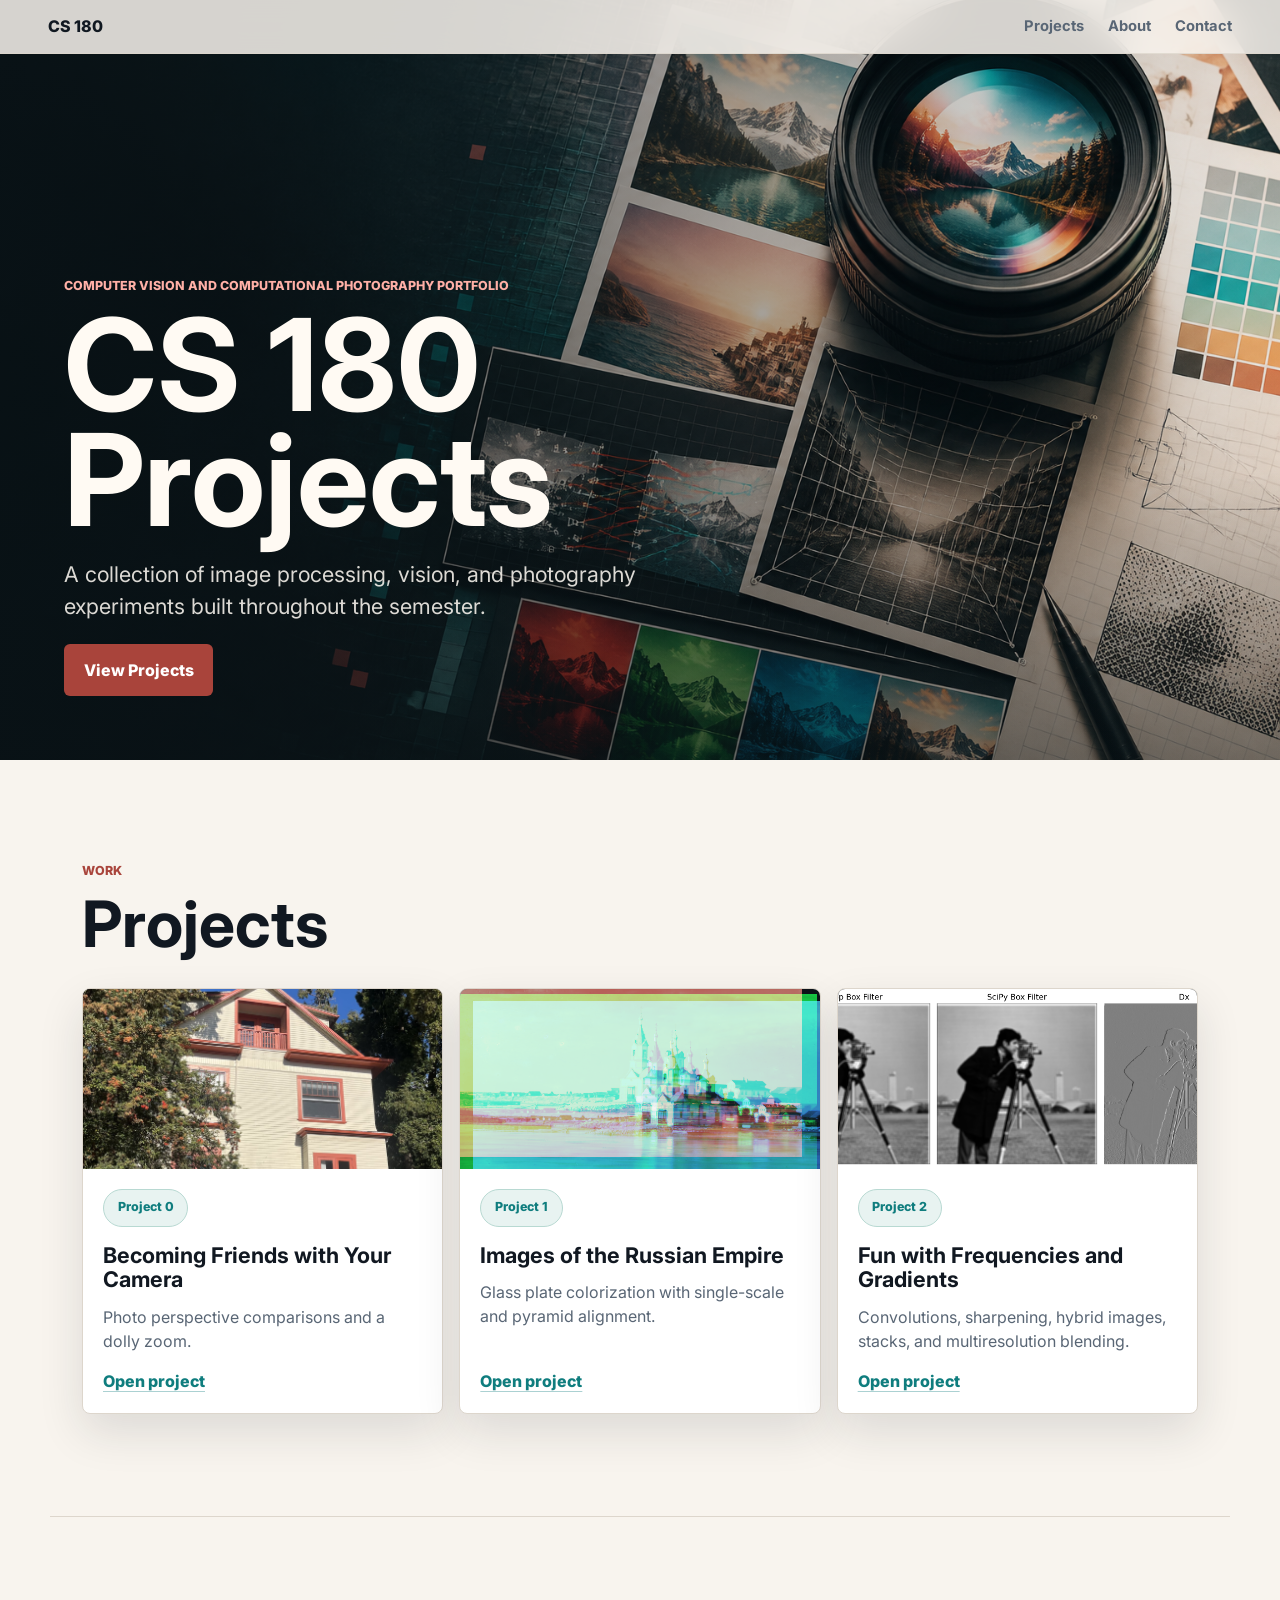
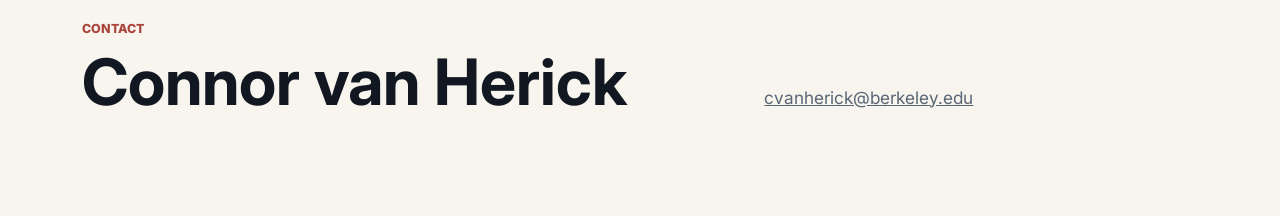
==== commit f8620db2: "Polish project gallery and shared styles" ====
--- a/index.html
+++ b/index.html
@@ -42,7 +42,7 @@
           <h2 id="projects-title">Projects</h2>
         </div>
 
-        <div class="project-grid">
+        <div class="project-grid homepage-project-grid">
           <article class="project-card project-card-demo">
             <div class="project-card-preview dolly-preview" aria-hidden="true">
               <img class="preview-still" src="assets/project0/architecture/walked-forward.jpeg" alt="">
@@ -69,7 +69,10 @@
               <a href="projects/project1/" aria-label="Open Project 1: Images of the Russian Empire">Open project</a>
             </div>
           </article>
-          <article class="project-card">
+          <article class="project-card project-card-demo">
+            <div class="project-card-preview project2-preview" aria-hidden="true">
+              <img src="projects/project2/convolution_comparison.png" alt="">
+            </div>
             <div class="project-card-body">
               <div class="project-number">Project 2</div>
               <h3>Fun with Frequencies and Gradients</h3>
--- a/styles.css
+++ b/styles.css
@@ -5,8 +5,9 @@
   --paper: #f8f4ee;
   --panel: #ffffff;
   --teal: #0f7d7e;
-  --coral: #d95d4f;
+  --coral: #a9443b;
   --gold: #d59f3f;
+  --focus: #075f68;
   --border: #ddd6cc;
   --shadow: 0 18px 45px rgba(25, 31, 38, 0.12);
 }
@@ -171,8 +172,9 @@
 }
 
 .button:focus-visible,
+button:focus-visible,
 a:focus-visible {
-  outline: 3px solid var(--gold);
+  outline: 3px solid var(--focus);
   outline-offset: 4px;
 }
 
@@ -624,6 +626,18 @@
     gap: 0.55rem;
   }
 
+  .nav {
+    flex-wrap: nowrap;
+    max-width: 100%;
+    overflow-x: auto;
+    scrollbar-width: none;
+    white-space: nowrap;
+  }
+
+  .nav::-webkit-scrollbar {
+    display: none;
+  }
+
   .hero {
     min-height: 88vh;
     padding-bottom: 3rem;
@@ -706,6 +720,7 @@
   --teal: #6ed7cf;
   --coral: #ff907f;
   --gold: #f0bd68;
+  --focus: #f0bd68;
   --border: #31404d;
   --shadow: 0 18px 45px rgba(0, 0, 0, 0.34);
 }
@@ -720,6 +735,7 @@
     --teal: #6ed7cf;
     --coral: #ff907f;
     --gold: #f0bd68;
+    --focus: #f0bd68;
     --border: #31404d;
     --shadow: 0 18px 45px rgba(0, 0, 0, 0.34);
   }
@@ -1176,9 +1192,9 @@
 }
 
 /* Homepage project previews. */
-.project-grid {
-  grid-template-columns: repeat(2, minmax(0, 1fr));
-  max-width: 920px;
+.homepage-project-grid {
+  grid-template-columns: repeat(3, minmax(0, 1fr));
+  max-width: none;
 }
 
 .project-card-demo {
@@ -1214,6 +1230,24 @@
   margin-bottom: 1rem;
 }
 
+.homepage-project-grid .project-card {
+  min-height: 390px;
+  overflow: hidden;
+  padding: 0;
+}
+
+.homepage-project-grid .project-card-preview {
+  aspect-ratio: 16 / 8;
+}
+
+.homepage-project-grid .project-card-body {
+  min-height: 190px;
+}
+
+.dolly-preview .preview-still {
+  object-position: center 34%;
+}
+
 .preview-motion {
   opacity: 0;
   transition: opacity 180ms ease;
@@ -1267,6 +1301,10 @@
 }
 
 @media (prefers-reduced-motion: reduce) {
+  html {
+    scroll-behavior: auto;
+  }
+
   .preview-motion,
   .project1-preview .preview-final,
   .project1-preview .rgb-layer {
@@ -1275,7 +1313,25 @@
 }
 
 @media (max-width: 680px) {
-  .project-grid { grid-template-columns: 1fr; }
+  .homepage-project-grid { grid-template-columns: 1fr; }
+  .homepage-project-grid > :last-child { grid-column: auto; width: auto; }
+}
+
+@media (min-width: 681px) and (max-width: 900px) {
+  .homepage-project-grid {
+    grid-template-columns: repeat(2, minmax(0, 1fr));
+  }
+
+  .homepage-project-grid > :last-child {
+    grid-column: 1 / -1;
+    justify-self: center;
+    width: calc((100% - 1rem) / 2);
+  }
+}
+
+section[id],
+.project-hero {
+  scroll-margin-top: 92px;
 }
 
 /* Project 1 interactive alignment tool and before/after comparisons. */
@@ -1698,3 +1754,59 @@
   .project1-page .raw-results { grid-template-columns: repeat(2, minmax(0, 1fr)); }
   .project1-page .raw-result-card img { height: 140px; }
 }
+
+/* Shared shell refinements across the project pages. */
+.project1-page {
+  --ink: #111821;
+  --muted: #596675;
+  --paper: #f8f4ee;
+  --panel: #ffffff;
+  --teal: #0f7d7e;
+  --coral: #a9443b;
+  --gold: #d59f3f;
+  --focus: #075f68;
+  --border: #ddd6cc;
+  --shadow: 0 18px 45px rgba(25, 31, 38, 0.12);
+}
+
+html[data-theme="dark"] .project1-page {
+  --ink: #f4efe7;
+  --muted: #b5c0ca;
+  --paper: #11161c;
+  --panel: #18212a;
+  --teal: #6ed7cf;
+  --coral: #ff907f;
+  --gold: #f0bd68;
+  --focus: #f0bd68;
+  --border: #31404d;
+  --shadow: 0 18px 45px rgba(0, 0, 0, 0.34);
+}
+
+.project1-page .site-header {
+  background: rgba(248, 244, 238, 0.86);
+  border-bottom: 1px solid rgba(221, 214, 204, 0.82);
+  box-shadow: none;
+  display: flex;
+  position: fixed;
+}
+
+html[data-theme="dark"] .project1-page .site-header {
+  background: rgba(17, 22, 28, 0.86);
+  border-bottom-color: #31404d;
+}
+
+.project1-page .nav {
+  flex-wrap: wrap;
+  justify-content: initial;
+  overflow: visible;
+  white-space: normal;
+}
+
+@media (max-width: 680px) {
+  .project1-page .nav {
+    flex-wrap: nowrap;
+    max-width: 100%;
+    overflow-x: auto;
+    white-space: nowrap;
+  }
+}
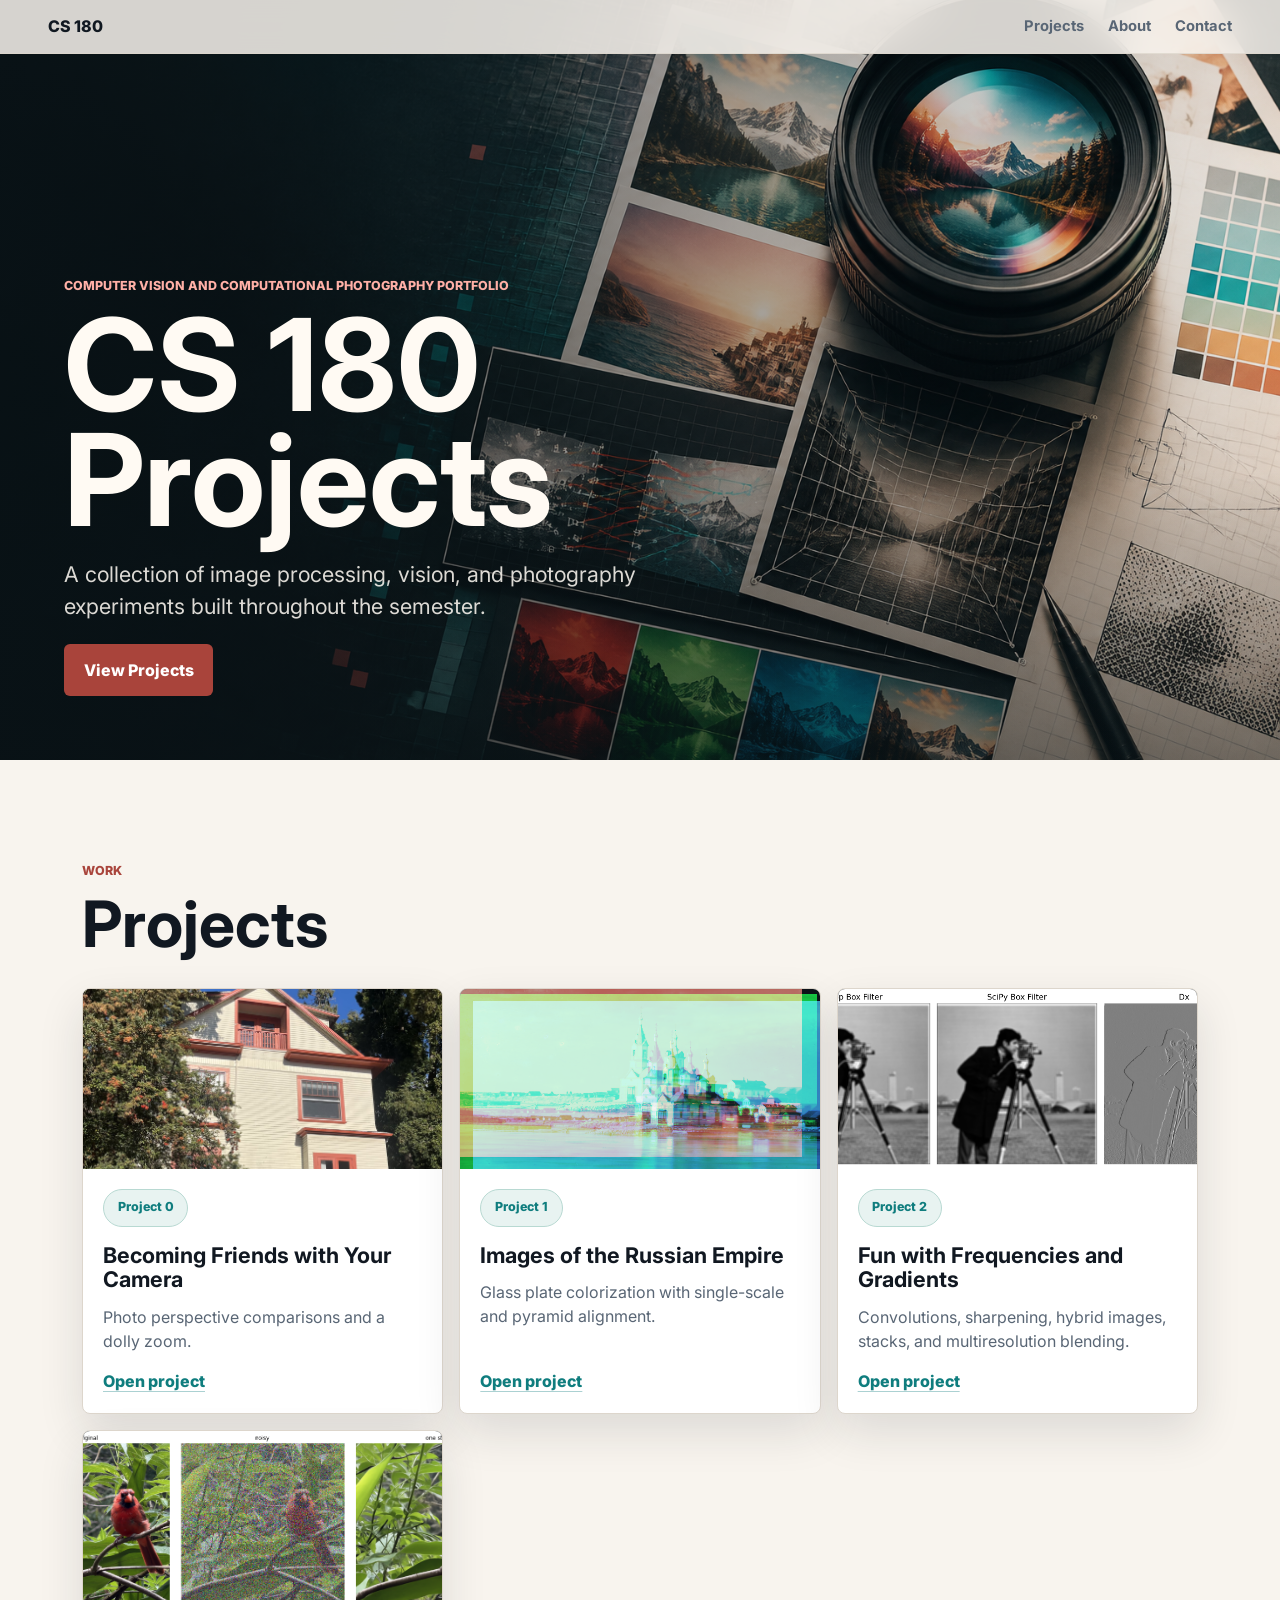
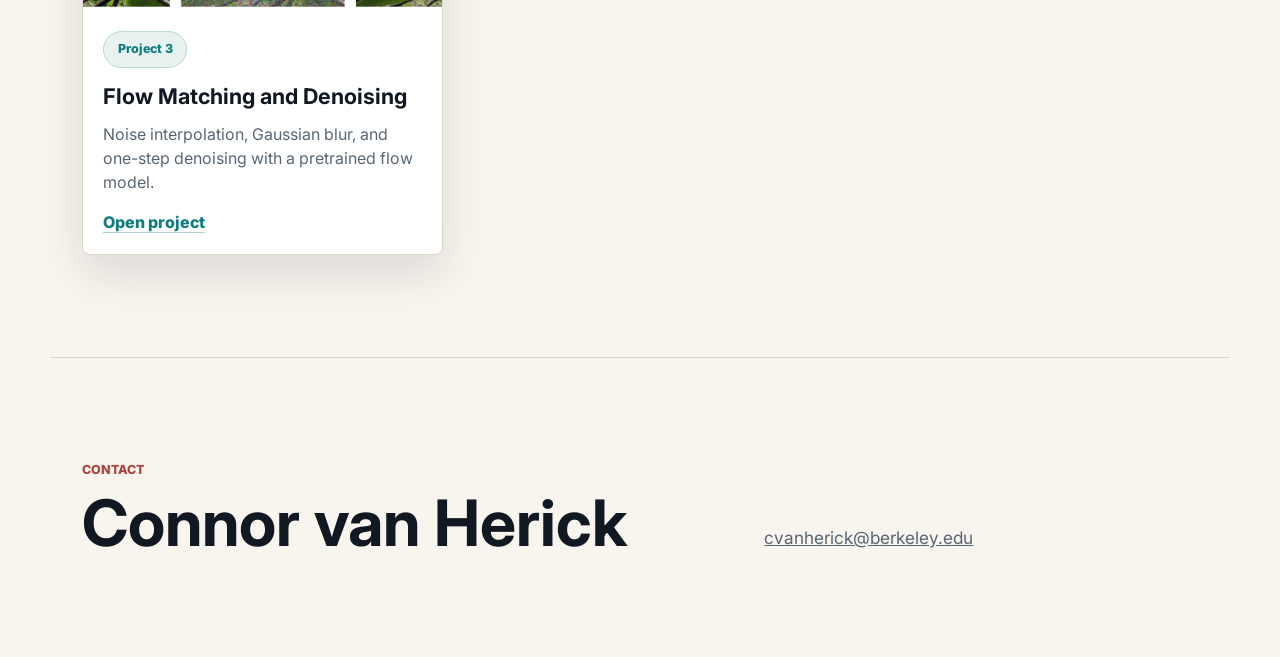
==== commit e97a8400: "Add Project 3 Part A showcase" ====
--- a/index.html
+++ b/index.html
@@ -80,6 +80,17 @@
               <a href="projects/project2/" aria-label="Open Project 2: Fun with Frequencies and Gradients">Open project</a>
             </div>
           </article>
+          <article class="project-card project-card-demo">
+            <div class="project-card-preview project3-preview" aria-hidden="true">
+              <img src="projects/project3/assets/denoise_t_0_5.png" alt="">
+            </div>
+            <div class="project-card-body">
+              <div class="project-number">Project 3</div>
+              <h3>Flow Matching and Denoising</h3>
+              <p>Noise interpolation, Gaussian blur, and one-step denoising with a pretrained flow model.</p>
+              <a href="projects/project3/" aria-label="Open Project 3: Flow Matching and Denoising">Open project</a>
+            </div>
+          </article>
         </div>
       </section>
 
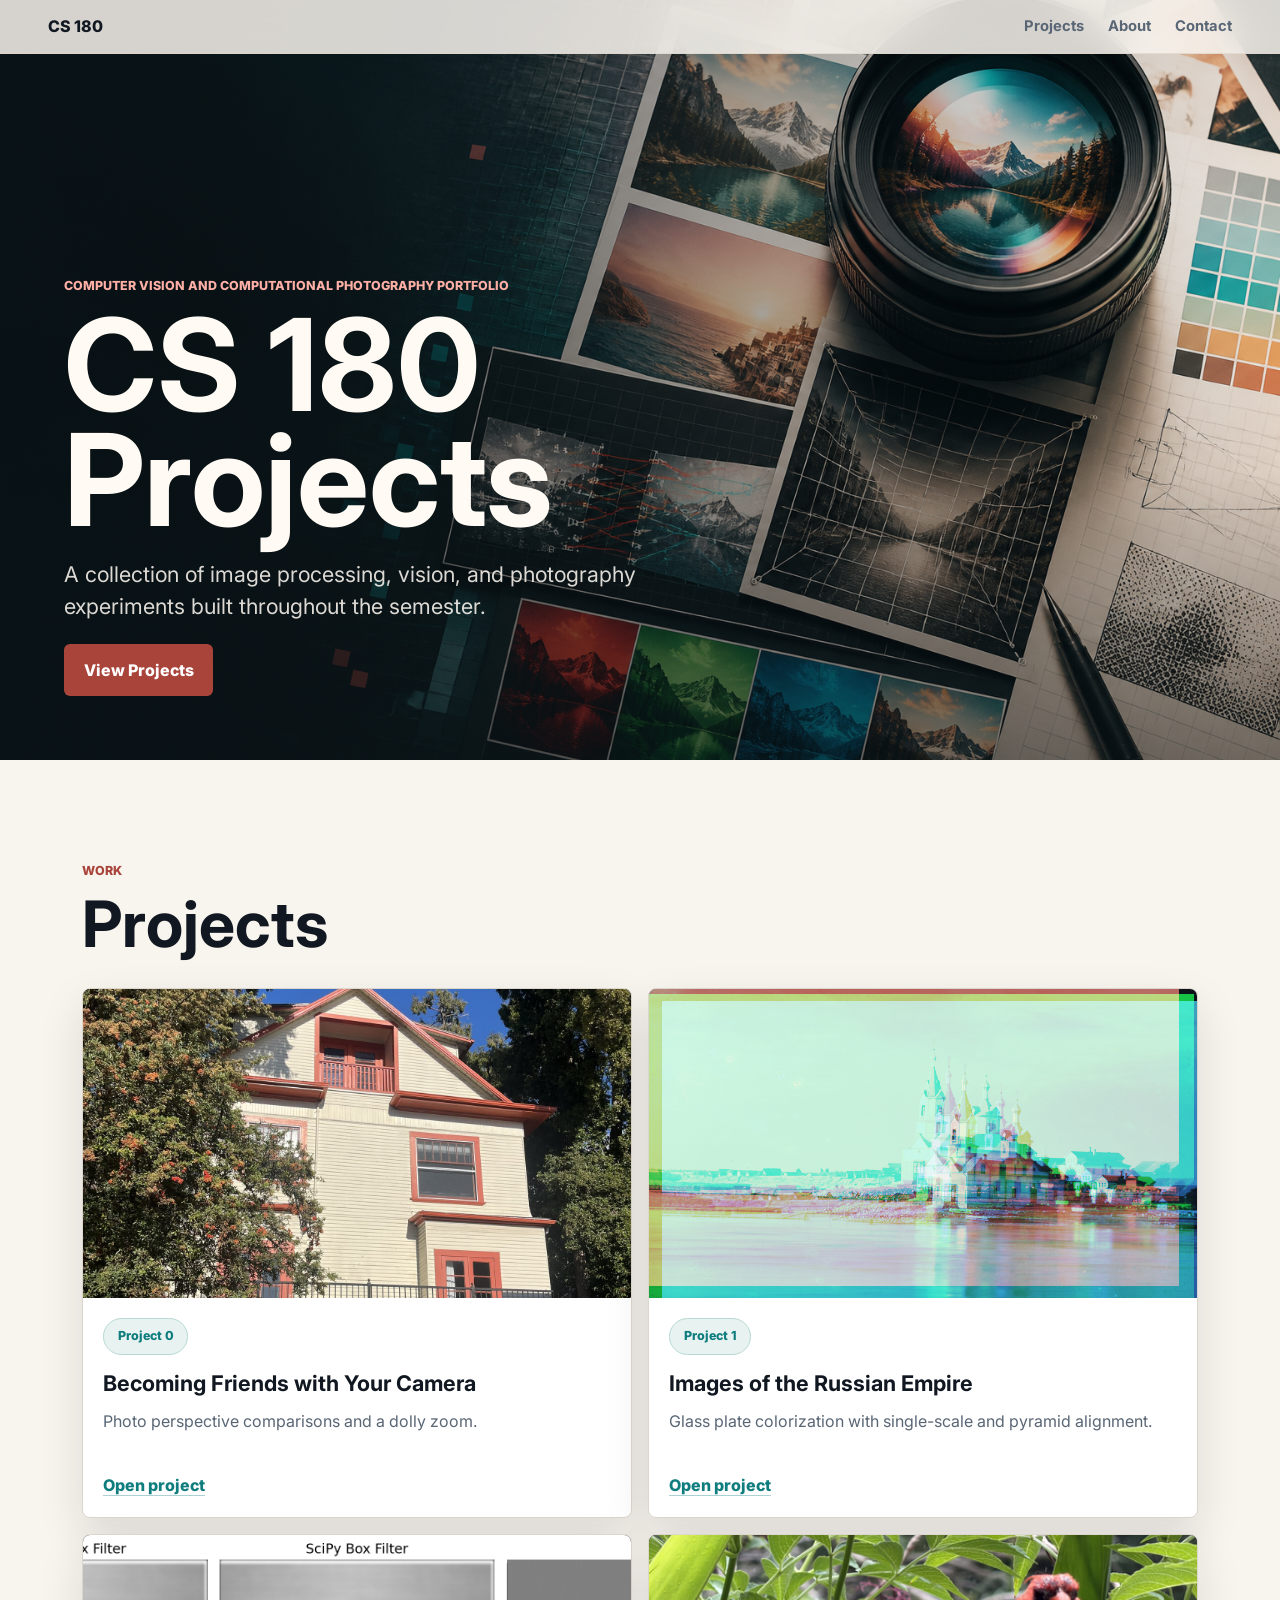
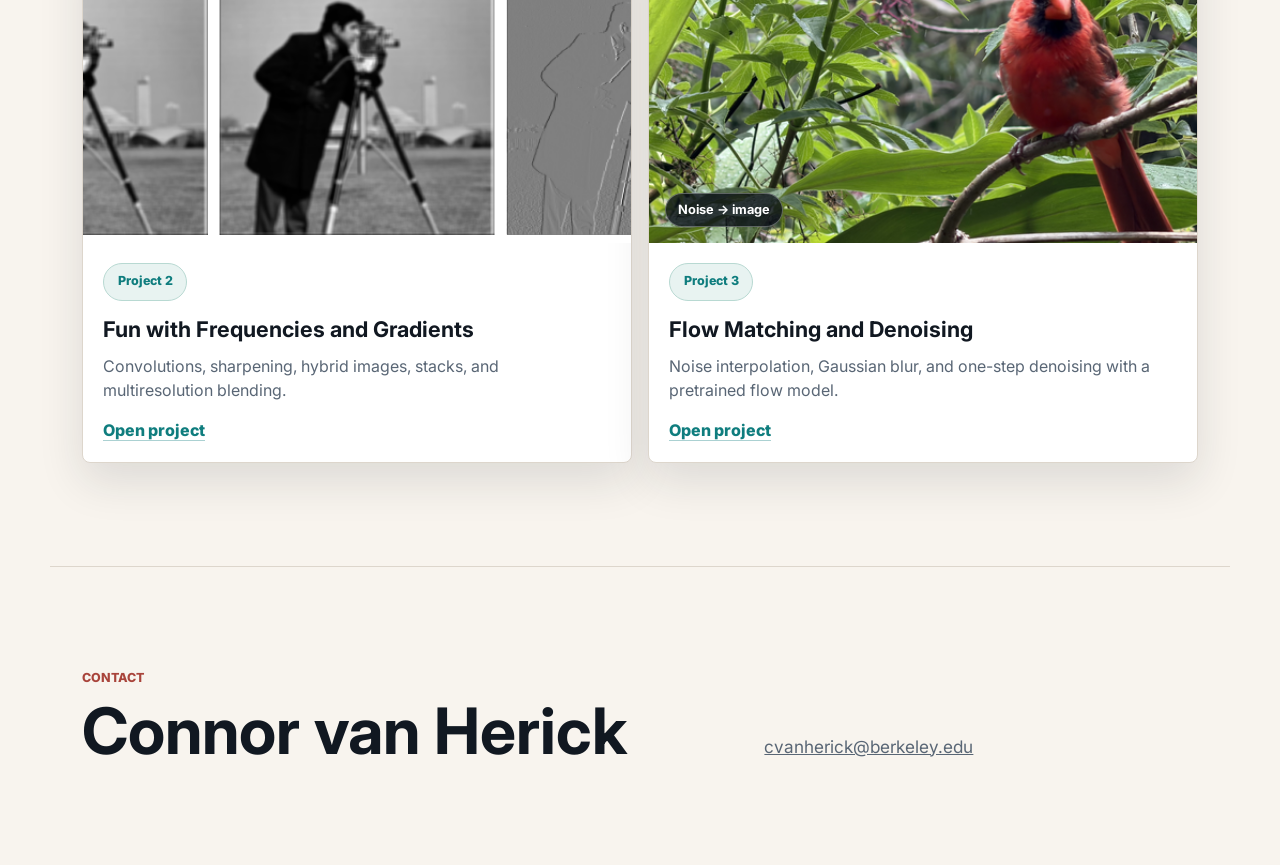
==== commit a27b2bc3: "Refine Project 3 checkpoints and animate homepage preview" ====
--- a/index.html
+++ b/index.html
@@ -8,8 +8,8 @@
     <link rel="preconnect" href="https://fonts.googleapis.com">
     <link rel="preconnect" href="https://fonts.gstatic.com" crossorigin>
     <link href="https://fonts.googleapis.com/css2?family=Inter:wght@400;500;600;700;800&display=swap" rel="stylesheet">
-    <link rel="stylesheet" href="styles.css?v=homepage-previews-1">
-    <script src="assets/home.js?v=homepage-previews-1" defer></script>
+    <link rel="stylesheet" href="styles.css?v=homepage-project3-2">
+    <script src="assets/home.js?v=homepage-project3-2" defer></script>
   </head>
   <body>
     <header class="site-header">
@@ -82,7 +82,17 @@
           </article>
           <article class="project-card project-card-demo">
             <div class="project-card-preview project3-preview" aria-hidden="true">
-              <img src="projects/project3/assets/denoise_t_0_5.png" alt="">
+              <img class="p3-preview-photo" src="projects/project3/assets/cardinal_original.png" alt="" loading="lazy">
+              <svg class="p3-preview-noise" width="100%" height="100%">
+                <filter id="p3-noise-texture" x="0" y="0" width="100%" height="100%">
+                  <feTurbulence type="fractalNoise" baseFrequency="0.8" numOctaves="1" seed="12" />
+                  <feColorMatrix type="saturate" values="2" />
+                </filter>
+                <rect width="100%" height="100%" filter="url(#p3-noise-texture)" />
+              </svg>
+              <span class="p3-preview-scan"></span>
+              <span class="p3-preview-badge">Noise → image</span>
+              <span class="p3-preview-progress"></span>
             </div>
             <div class="project-card-body">
               <div class="project-number">Project 3</div>
--- a/styles.css
+++ b/styles.css
@@ -1193,7 +1193,8 @@
 
 /* Homepage project previews. */
 .homepage-project-grid {
-  grid-template-columns: repeat(3, minmax(0, 1fr));
+  grid-auto-rows: 1fr;
+  grid-template-columns: repeat(2, minmax(0, 1fr));
   max-width: none;
 }
 
@@ -1231,13 +1232,15 @@
 }
 
 .homepage-project-grid .project-card {
+  min-width: 0;
   min-height: 390px;
   overflow: hidden;
   padding: 0;
 }
 
 .homepage-project-grid .project-card-preview {
-  aspect-ratio: 16 / 8;
+  aspect-ratio: 16 / 9;
+  flex: 0 0 auto;
 }
 
 .homepage-project-grid .project-card-body {
@@ -1295,6 +1298,88 @@
   transform: translate(0, 0);
 }
 
+.project3-preview .p3-preview-photo {
+  object-position: center 48%;
+}
+
+.p3-preview-noise {
+  inset: 0;
+  opacity: 0;
+  position: absolute;
+}
+
+.p3-preview-scan {
+  background: #d1fff1;
+  box-shadow: 0 0 20px 6px rgba(110, 215, 207, 0.65);
+  inset: 0 auto 0 0;
+  opacity: 0;
+  position: absolute;
+  width: 2px;
+}
+
+.p3-preview-badge {
+  background: rgba(12, 18, 24, 0.8);
+  border: 1px solid rgba(255, 255, 255, 0.3);
+  border-radius: 999px;
+  bottom: 1rem;
+  color: #fff;
+  font-size: 0.8rem;
+  font-weight: 700;
+  left: 1rem;
+  padding: 0.4rem 0.75rem;
+  position: absolute;
+}
+
+.p3-preview-progress {
+  background: #6ed7cf;
+  bottom: 0;
+  height: 4px;
+  left: 0;
+  position: absolute;
+  transform: scaleX(0);
+  transform-origin: left;
+  width: 100%;
+}
+
+.project3-preview.is-denoising .p3-preview-noise {
+  animation: p3-noise-reveal 4.5s ease-in-out both;
+}
+
+.project3-preview.is-denoising .p3-preview-photo {
+  animation: p3-photo-resolve 4.5s ease-in-out both;
+}
+
+.project3-preview.is-denoising .p3-preview-scan {
+  animation: p3-scan 4.5s ease-in-out both;
+}
+
+.project3-preview.is-denoising .p3-preview-progress {
+  animation: p3-progress 4.5s ease-in-out both;
+}
+
+@keyframes p3-noise-reveal {
+  0%, 10% { clip-path: inset(0); opacity: 0.95; }
+  75%, 100% { clip-path: inset(0 0 0 100%); opacity: 0; }
+}
+
+@keyframes p3-photo-resolve {
+  0%, 10% { filter: blur(3px) saturate(0.75); }
+  75%, 100% { filter: blur(0) saturate(1); }
+}
+
+@keyframes p3-scan {
+  0% { left: 0; opacity: 0; }
+  10% { left: 0; opacity: 1; }
+  75% { left: 100%; opacity: 1; }
+  80%, 100% { left: 100%; opacity: 0; }
+}
+
+@keyframes p3-progress {
+  0%, 10% { transform: scaleX(0); }
+  75%, 95% { opacity: 1; transform: scaleX(1); }
+  100% { opacity: 0; transform: scaleX(1); }
+}
+
 @media (hover: none) {
   .project1-preview .preview-final { opacity: 1; }
   .project1-preview .rgb-layer { opacity: 0; }
@@ -1310,23 +1395,17 @@
   .project1-preview .rgb-layer {
     transition: none;
   }
+
+  .project3-preview.is-denoising .p3-preview-photo,
+  .project3-preview.is-denoising .p3-preview-noise,
+  .project3-preview.is-denoising .p3-preview-scan,
+  .project3-preview.is-denoising .p3-preview-progress {
+    animation: none;
+  }
 }
 
 @media (max-width: 680px) {
   .homepage-project-grid { grid-template-columns: 1fr; }
-  .homepage-project-grid > :last-child { grid-column: auto; width: auto; }
-}
-
-@media (min-width: 681px) and (max-width: 900px) {
-  .homepage-project-grid {
-    grid-template-columns: repeat(2, minmax(0, 1fr));
-  }
-
-  .homepage-project-grid > :last-child {
-    grid-column: 1 / -1;
-    justify-self: center;
-    width: calc((100% - 1rem) / 2);
-  }
 }
 
 section[id],
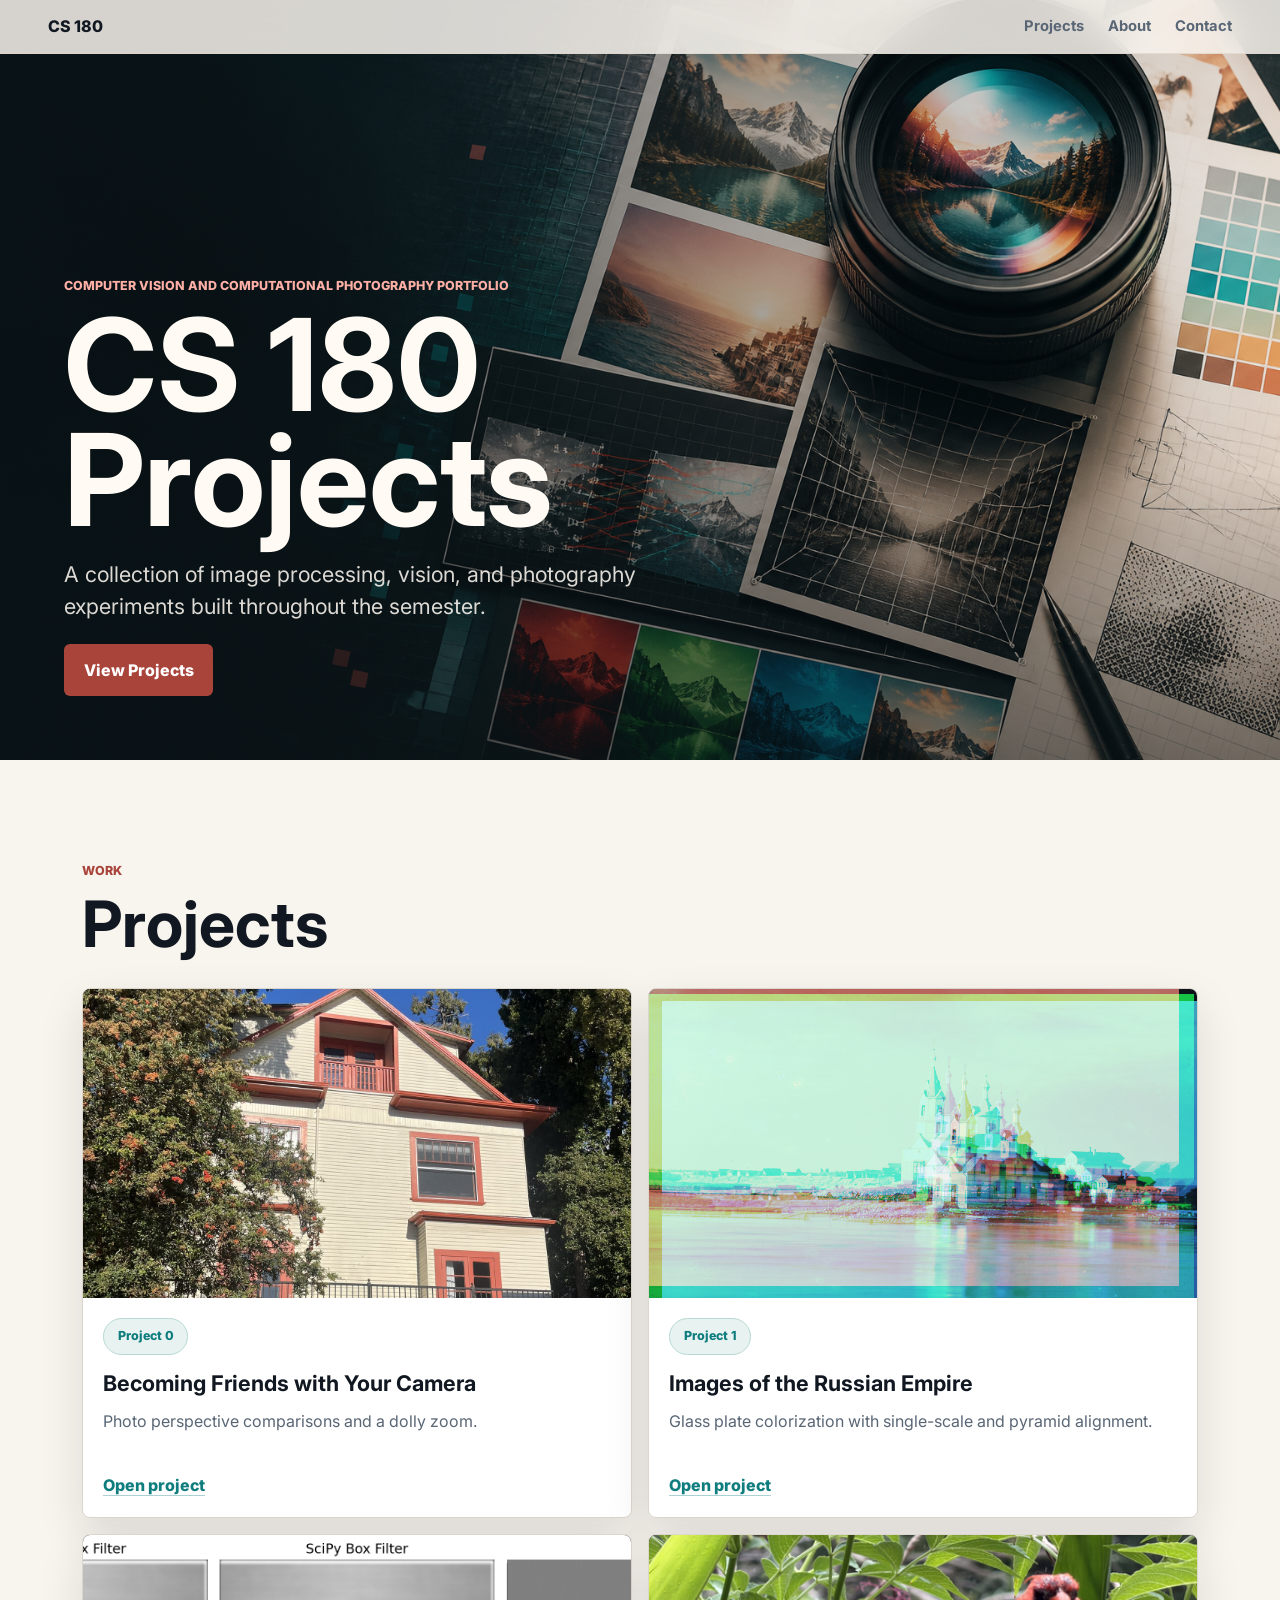
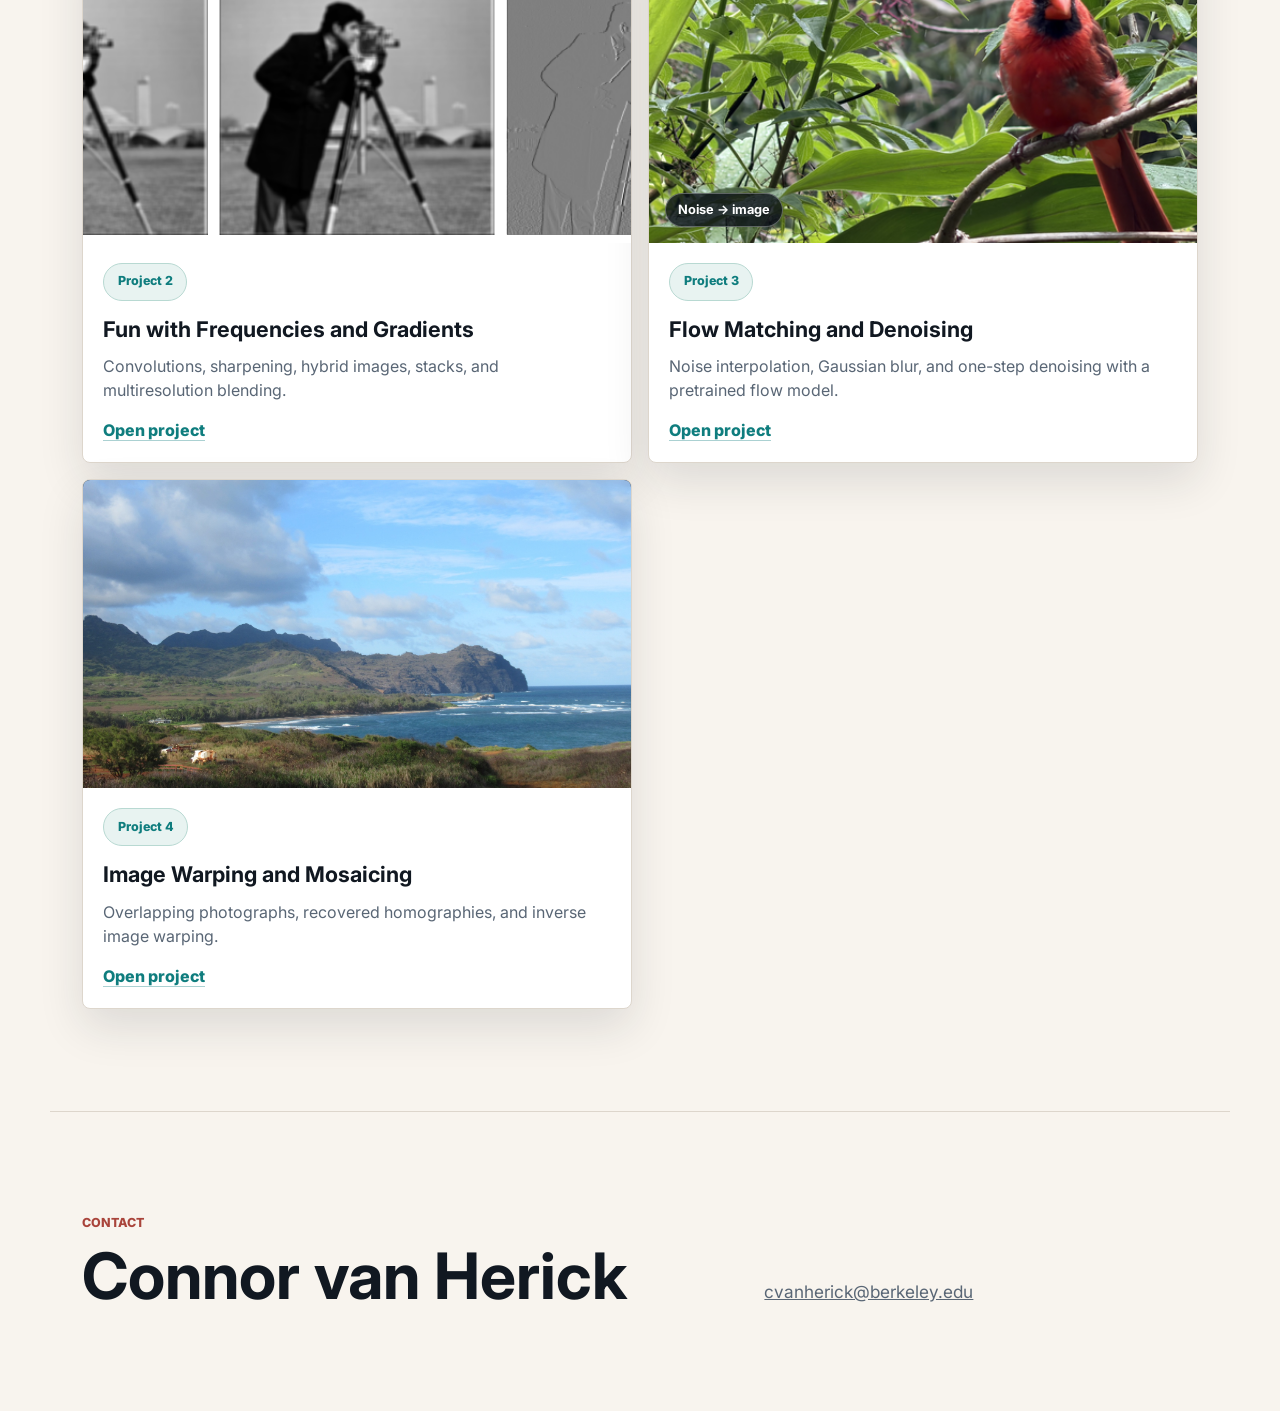
==== commit 793a3a9b: "Add Project 4 photos homographies and warping website sections" ====
--- a/index.html
+++ b/index.html
@@ -101,6 +101,17 @@
               <a href="projects/project3/" aria-label="Open Project 3: Flow Matching and Denoising">Open project</a>
             </div>
           </article>
+          <article class="project-card project-card-demo">
+            <div class="project-card-preview" aria-hidden="true">
+              <img src="projects/project4/assets/hawaii-1.jpg" alt="" loading="lazy">
+            </div>
+            <div class="project-card-body">
+              <div class="project-number">Project 4</div>
+              <h3>Image Warping and Mosaicing</h3>
+              <p>Overlapping photographs, recovered homographies, and inverse image warping.</p>
+              <a href="projects/project4/" aria-label="Open Project 4: Image Warping and Mosaicing">Open project</a>
+            </div>
+          </article>
         </div>
       </section>
 
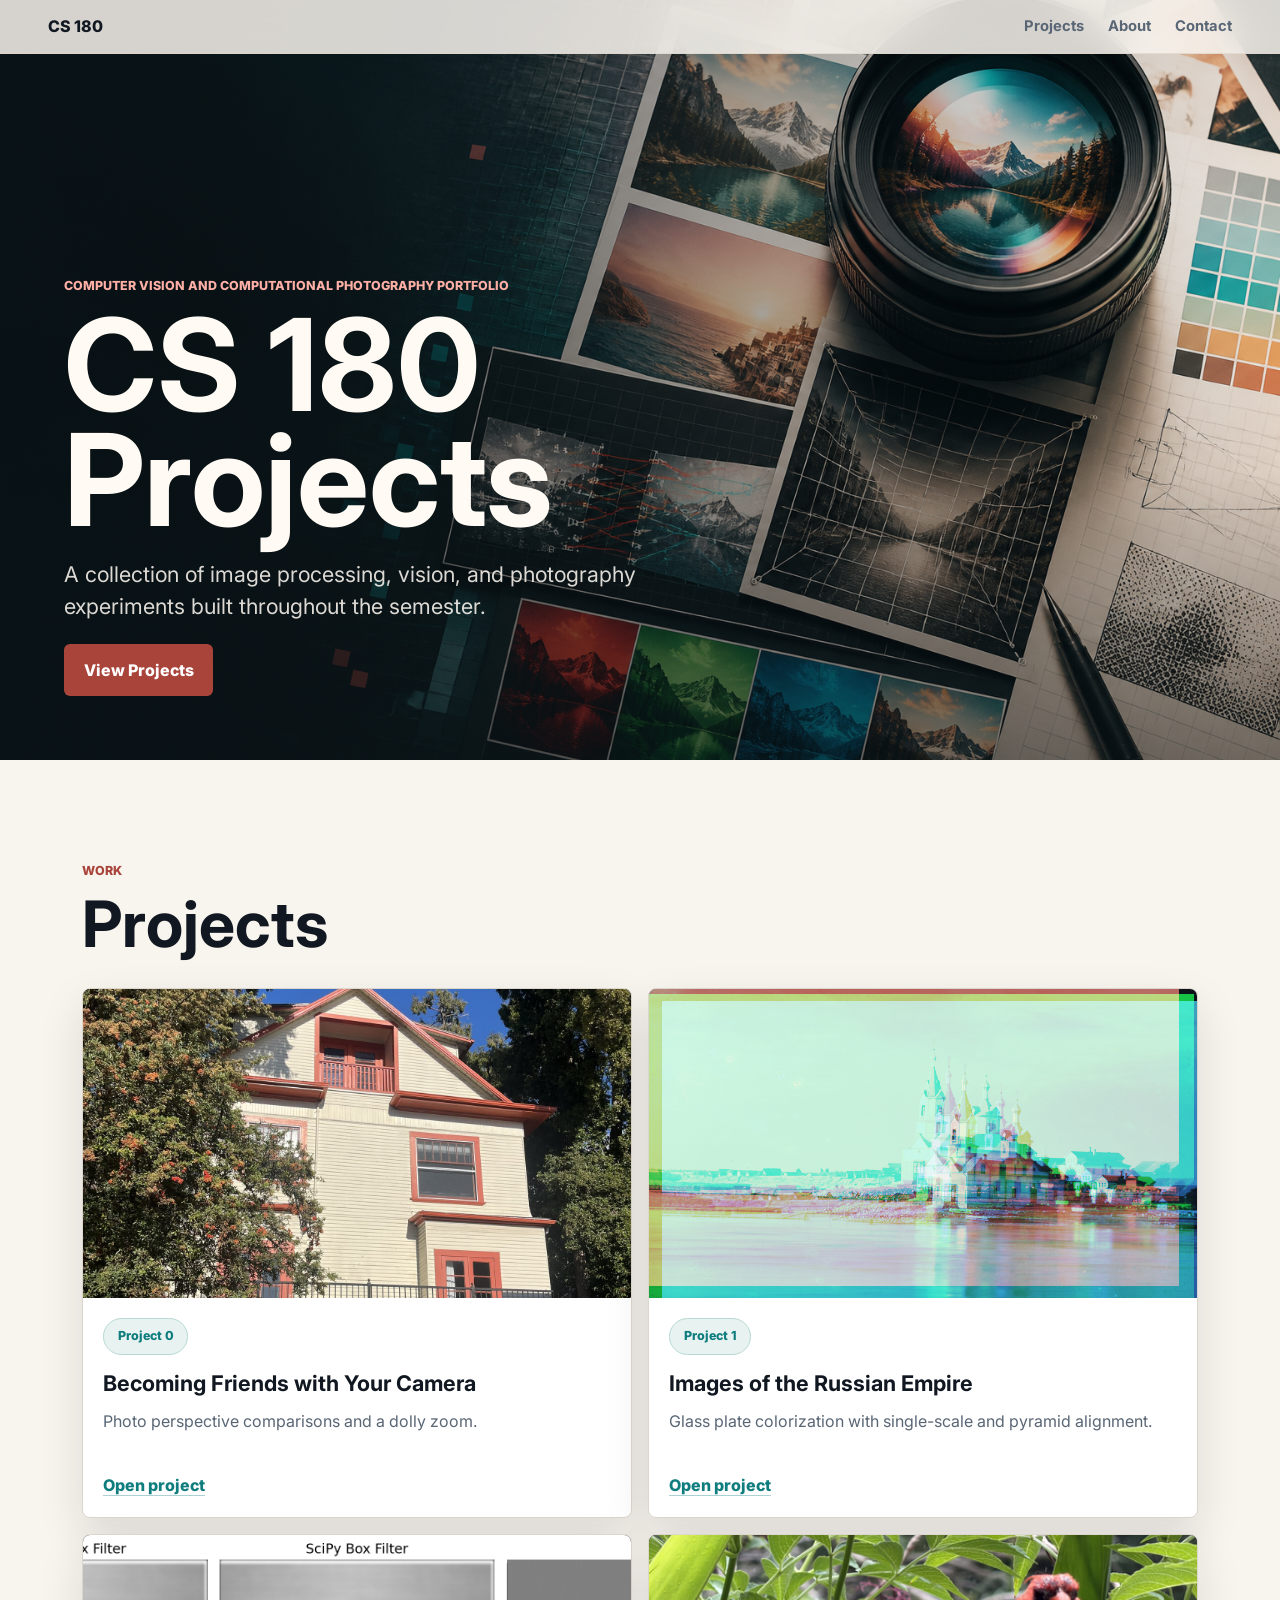
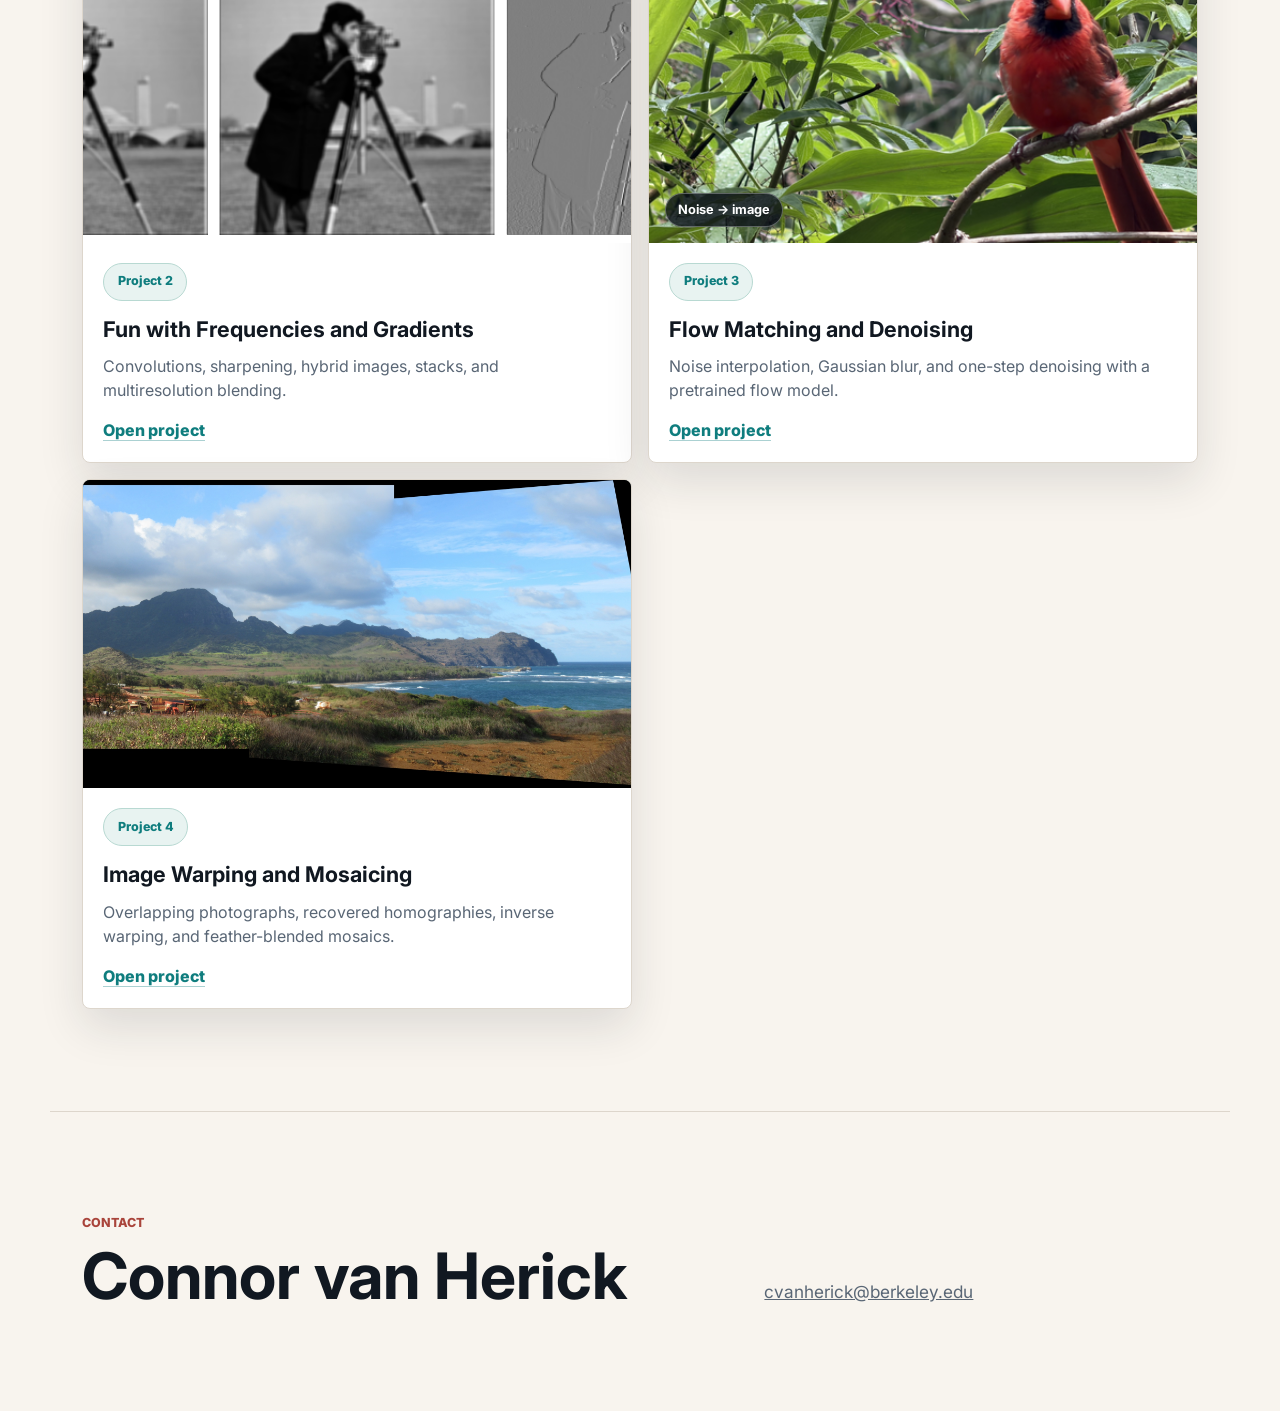
==== commit b0be8b7d: "Add Project 4 feather-blended mosaics" ====
--- a/index.html
+++ b/index.html
@@ -103,12 +103,12 @@
           </article>
           <article class="project-card project-card-demo">
             <div class="project-card-preview" aria-hidden="true">
-              <img src="projects/project4/assets/hawaii-1.jpg" alt="" loading="lazy">
+              <img src="projects/project4/assets/hawaii-mosaic.jpg" alt="" loading="lazy">
             </div>
             <div class="project-card-body">
               <div class="project-number">Project 4</div>
               <h3>Image Warping and Mosaicing</h3>
-              <p>Overlapping photographs, recovered homographies, and inverse image warping.</p>
+              <p>Overlapping photographs, recovered homographies, inverse warping, and feather-blended mosaics.</p>
               <a href="projects/project4/" aria-label="Open Project 4: Image Warping and Mosaicing">Open project</a>
             </div>
           </article>
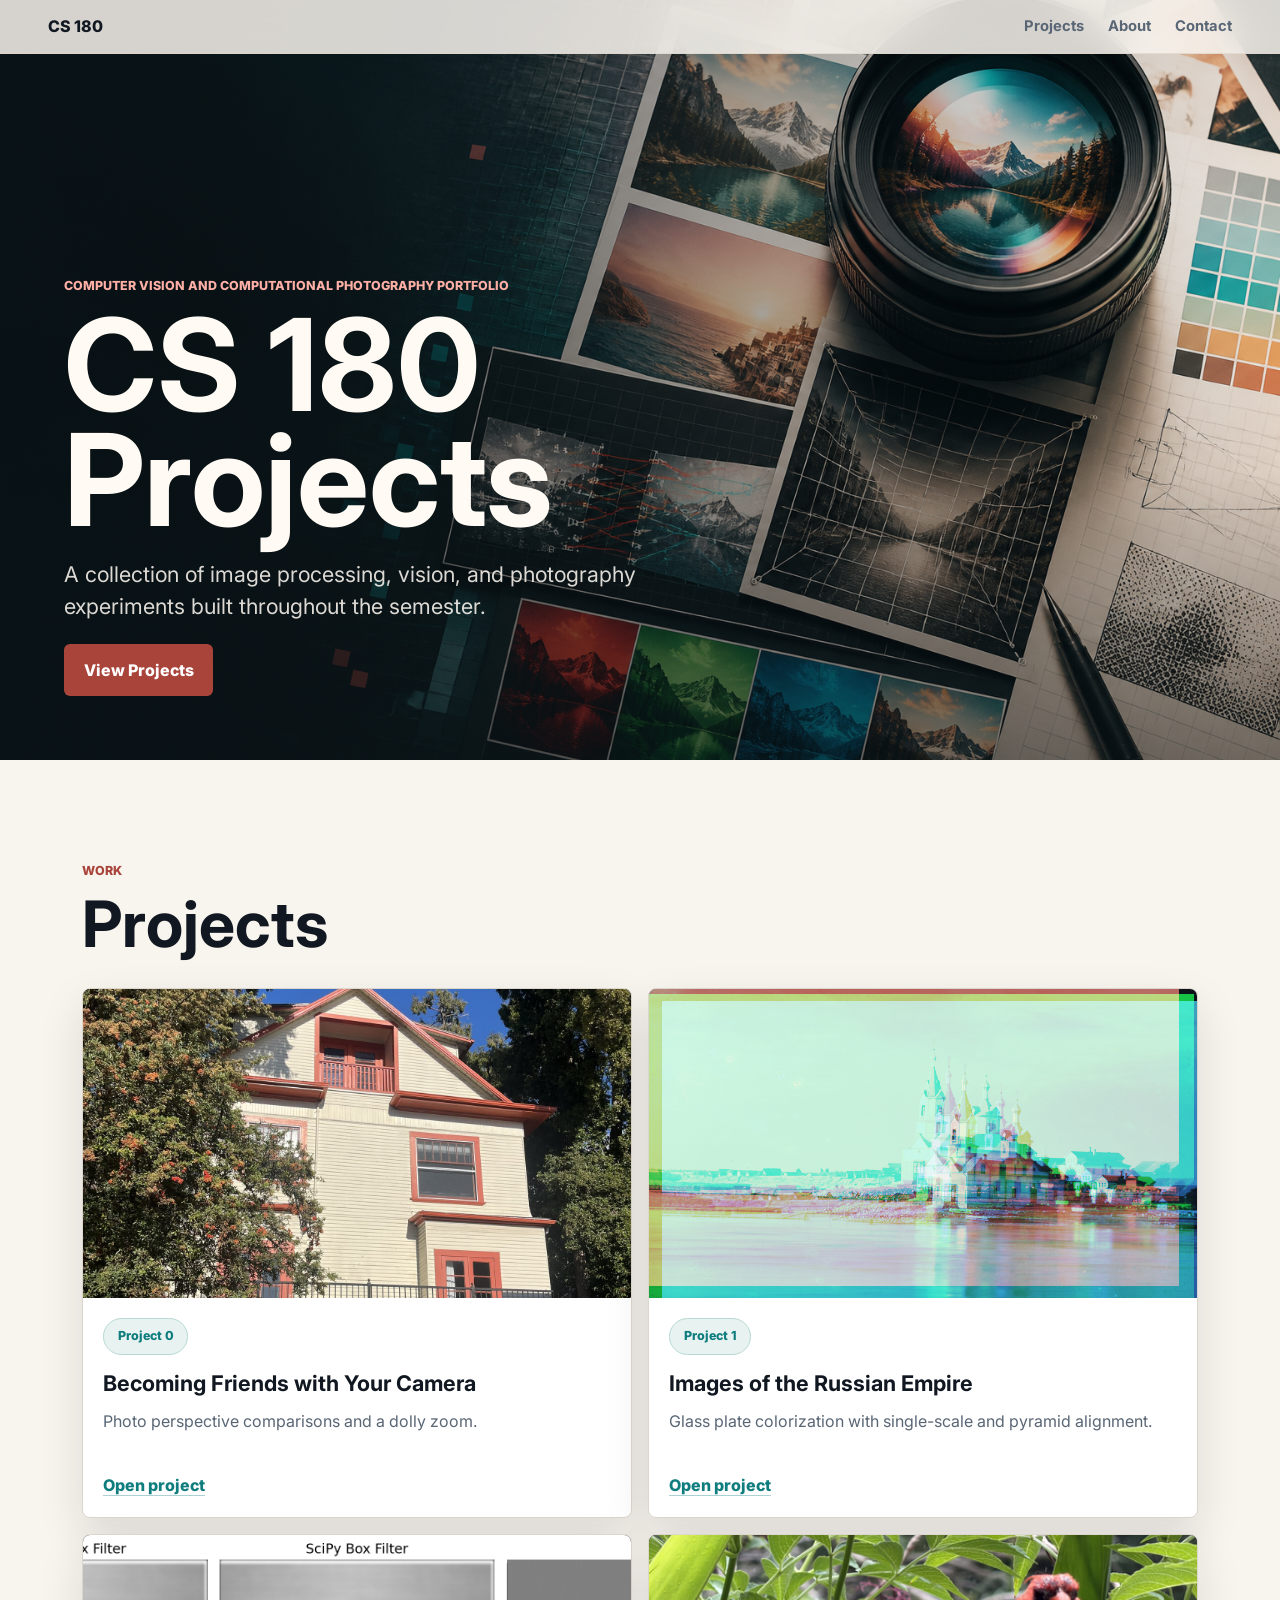
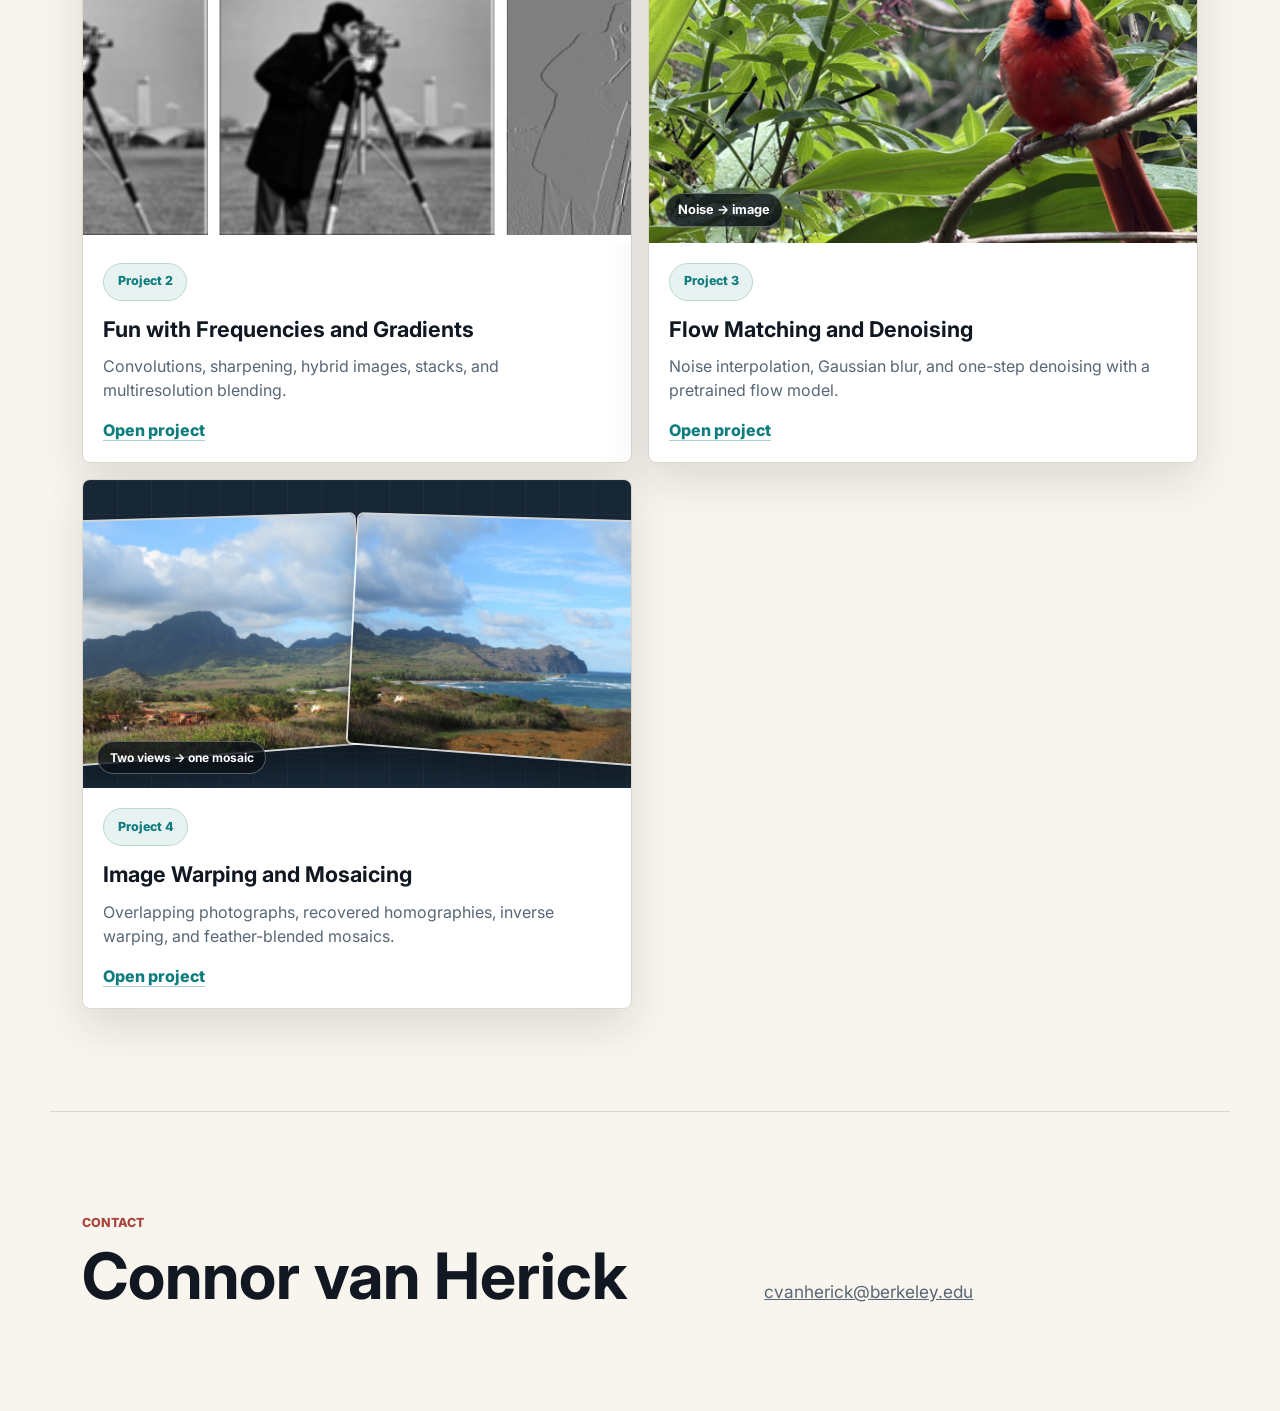
==== commit 0d9359ce: "Animate Project 4 homepage stitching preview" ====
--- a/index.html
+++ b/index.html
@@ -8,7 +8,7 @@
     <link rel="preconnect" href="https://fonts.googleapis.com">
     <link rel="preconnect" href="https://fonts.gstatic.com" crossorigin>
     <link href="https://fonts.googleapis.com/css2?family=Inter:wght@400;500;600;700;800&display=swap" rel="stylesheet">
-    <link rel="stylesheet" href="styles.css?v=homepage-project3-2">
+    <link rel="stylesheet" href="styles.css?v=homepage-project4-stitch-1">
     <script src="assets/home.js?v=homepage-project3-2" defer></script>
   </head>
   <body>
@@ -102,8 +102,12 @@
             </div>
           </article>
           <article class="project-card project-card-demo">
-            <div class="project-card-preview" aria-hidden="true">
-              <img src="projects/project4/assets/hawaii-mosaic.jpg" alt="" loading="lazy">
+            <div class="project-card-preview project4-preview" aria-hidden="true">
+              <img class="p4-source p4-source-left" src="projects/project4/assets/hawaii-2.jpg" alt="" loading="lazy">
+              <img class="p4-source p4-source-right" src="projects/project4/assets/hawaii-1.jpg" alt="" loading="lazy">
+              <img class="p4-preview-mosaic" src="projects/project4/assets/b-hawaii-mosaic.jpg" alt="" loading="lazy">
+              <span class="p4-preview-scan"></span>
+              <span class="p4-preview-label">Two views → one mosaic</span>
             </div>
             <div class="project-card-body">
               <div class="project-number">Project 4</div>
--- a/styles.css
+++ b/styles.css
@@ -1380,9 +1380,127 @@
   100% { opacity: 0; transform: scaleX(1); }
 }
 
+.project4-preview {
+  background: #172736;
+  isolation: isolate;
+}
+
+.project4-preview::before {
+  background: linear-gradient(90deg, rgba(255,255,255,0.08) 1px, transparent 1px),
+              linear-gradient(rgba(255,255,255,0.08) 1px, transparent 1px);
+  background-size: 34px 34px;
+  content: "";
+  inset: 0;
+  opacity: 0.45;
+  position: absolute;
+}
+
+.project4-preview .p4-source {
+  border: 2px solid rgba(255, 255, 255, 0.8);
+  border-radius: 7px;
+  box-shadow: 0 15px 30px rgba(0, 0, 0, 0.36);
+  height: 82%;
+  object-fit: cover;
+  top: 9%;
+  width: 57%;
+}
+
+.project4-preview .p4-source-left {
+  inset: 9% auto auto 1%;
+  object-position: 34% center;
+  transform: perspective(700px) rotateY(8deg) rotate(-3deg) translateX(-8%) scale(0.94);
+}
+
+.project4-preview .p4-source-right {
+  inset: 9% 1% auto auto;
+  object-position: 67% center;
+  transform: perspective(700px) rotateY(-8deg) rotate(3deg) translateX(8%) scale(0.94);
+}
+
+.project4-preview .p4-preview-mosaic {
+  clip-path: inset(0 100% 0 0);
+  object-position: center;
+  opacity: 0;
+  transform: scale(1.28);
+}
+
+.p4-preview-scan {
+  background: #f8d977;
+  box-shadow: 0 0 12px 4px rgba(248, 217, 119, 0.65);
+  height: 100%;
+  left: 0;
+  opacity: 0;
+  position: absolute;
+  top: 0;
+  width: 2px;
+  z-index: 2;
+}
+
+.p4-preview-label {
+  background: rgba(12, 18, 24, 0.8);
+  border: 1px solid rgba(255, 255, 255, 0.3);
+  border-radius: 999px;
+  bottom: 0.9rem;
+  color: #fff;
+  font-size: 0.75rem;
+  font-weight: 700;
+  left: 0.9rem;
+  padding: 0.4rem 0.7rem;
+  position: absolute;
+  z-index: 3;
+}
+
+.project-card-demo:hover .p4-source-left,
+.project-card-demo:focus-within .p4-source-left {
+  animation: p4-align-left 3.4s ease-in-out both;
+}
+
+.project-card-demo:hover .p4-source-right,
+.project-card-demo:focus-within .p4-source-right {
+  animation: p4-align-right 3.4s ease-in-out both;
+}
+
+.project-card-demo:hover .p4-preview-mosaic,
+.project-card-demo:focus-within .p4-preview-mosaic {
+  animation: p4-mosaic-reveal 3.4s ease-in-out both;
+}
+
+.project-card-demo:hover .p4-preview-scan,
+.project-card-demo:focus-within .p4-preview-scan {
+  animation: p4-stitch-scan 3.4s ease-in-out both;
+}
+
+@keyframes p4-align-left {
+  0% { opacity: 1; transform: perspective(700px) rotateY(8deg) rotate(-3deg) translateX(-8%) scale(0.94); }
+  48%, 65% { opacity: 1; transform: perspective(700px) rotateY(0) rotate(0) translateX(12%) scale(1.02); }
+  85%, 100% { opacity: 0; transform: perspective(700px) rotateY(0) rotate(0) translateX(12%) scale(1.02); }
+}
+
+@keyframes p4-align-right {
+  0% { opacity: 1; transform: perspective(700px) rotateY(-8deg) rotate(3deg) translateX(8%) scale(0.94); }
+  48%, 65% { opacity: 1; transform: perspective(700px) rotateY(0) rotate(0) translateX(-12%) scale(1.02); }
+  85%, 100% { opacity: 0; transform: perspective(700px) rotateY(0) rotate(0) translateX(-12%) scale(1.02); }
+}
+
+@keyframes p4-mosaic-reveal {
+  0%, 55% { clip-path: inset(0 100% 0 0); opacity: 0; transform: scale(1.28); }
+  60% { clip-path: inset(0 100% 0 0); opacity: 1; }
+  100% { clip-path: inset(0); opacity: 1; transform: scale(1.25); }
+}
+
+@keyframes p4-stitch-scan {
+  0%, 55% { left: 0; opacity: 0; }
+  60% { left: 0; opacity: 1; }
+  96% { left: 100%; opacity: 1; }
+  100% { left: 100%; opacity: 0; }
+}
+
 @media (hover: none) {
   .project1-preview .preview-final { opacity: 1; }
   .project1-preview .rgb-layer { opacity: 0; }
+  .project4-preview .p4-source,
+  .project4-preview .p4-preview-scan { display: none; }
+  .project4-preview .p4-preview-mosaic { animation: none !important; clip-path: none; opacity: 1; transform: scale(1.25); }
 }
 
 @media (prefers-reduced-motion: reduce) {
@@ -1401,6 +1519,18 @@
   .project3-preview.is-denoising .p3-preview-scan,
   .project3-preview.is-denoising .p3-preview-progress {
     animation: none;
+  }
+
+  .project4-preview .p4-source,
+  .project4-preview .p4-preview-scan {
+    display: none;
+  }
+
+  .project4-preview .p4-preview-mosaic {
+    animation: none !important;
+    clip-path: none;
+    opacity: 1;
+    transform: scale(1.25);
   }
 }
 
